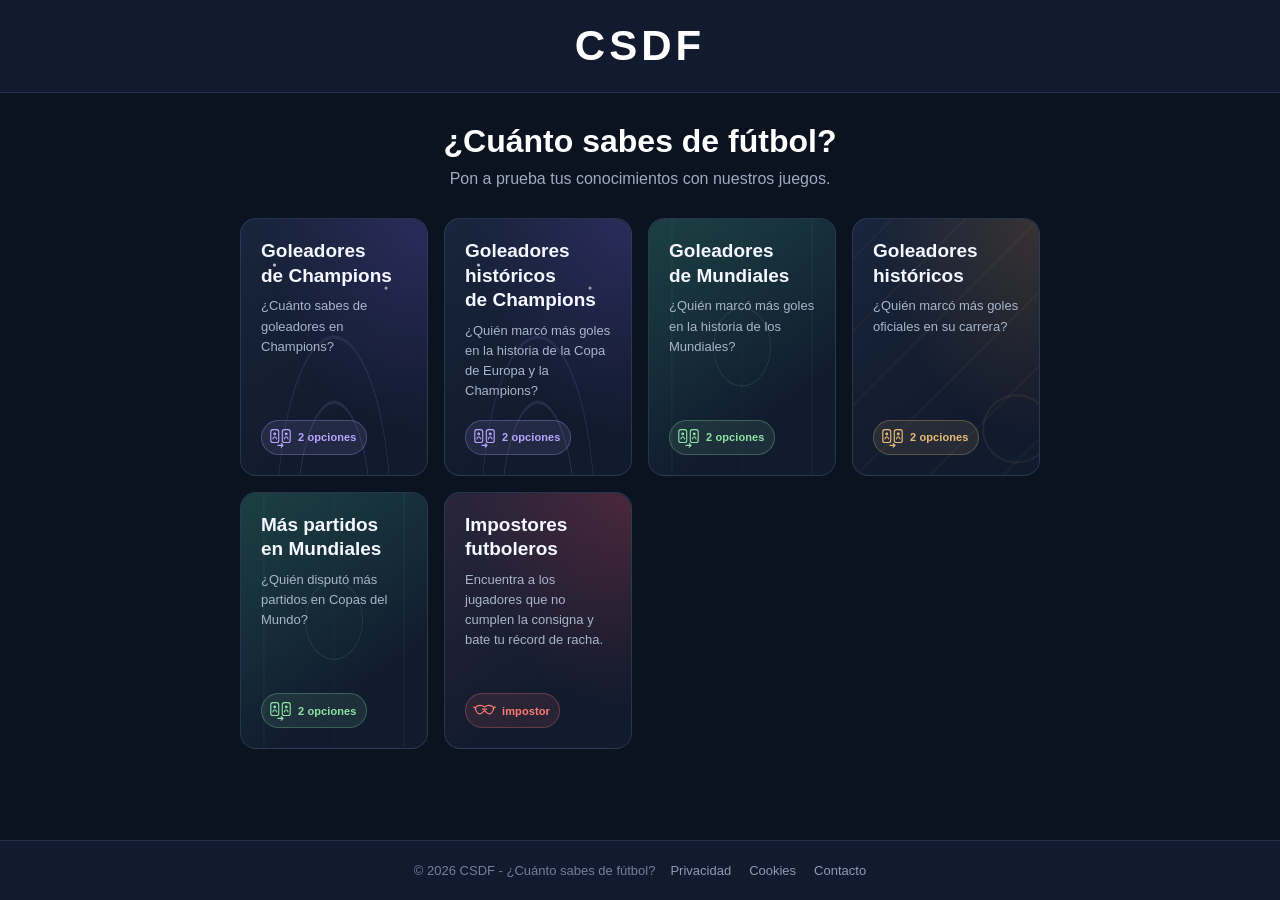
==== index.html @ 9dae2707 "Cada juego su index" ====
<!DOCTYPE html>
<html lang="es">
<head>
    <meta charset="UTF-8">
    <meta name="viewport" content="width=device-width, initial-scale=1.0">

    <title>CSDF | Juegos y quizzes de fútbol</title>

    <meta
        name="description"
        content="¿Cuánto sabes de fútbol? Juega gratis a quizzes de fútbol, compara goleadores de Champions League y Mundiales y demuestra tus conocimientos."
    >

    <meta name="robots" content="index, follow">

    <meta name="theme-color" content="#ffffff">

    <link rel="canonical" href="https://cuantosabesdefutbol.com/">

    <link rel="stylesheet" href="css/estilos.css">
    <link rel="stylesheet" href="css/juegos/quienMarcoMasChampions.css">
    <link rel="stylesheet" href="css/juegos/impostoresFutboleros.css">
</head>

<body>

    <!-- CABECERA -->
    <header class="cabecera">
        <a id="logo" class="logo" href="/" aria-label="Volver al inicio">
            CSDF
        </a>
    </header>


    <!-- CONTENIDO PRINCIPAL -->
    <main class="layout">

        <!-- PUBLICIDAD IZQUIERDA -->
        <aside class="zona-publicidad publicidad-izquierda">
            <div class="publicidad-placeholder">
                
            </div>
        </aside>


        <!-- CONTENIDO CENTRAL -->
        <section id="contenido" class="contenido">

            <div class="menu-principal">
                <h1 class="titulo-principal">¿Cuánto sabes de fútbol?</h1>
                <p class="subtitulo-principal">
                    Pon a prueba tus conocimientos con nuestros juegos.
                </p>

                <nav class="lista-juegos" aria-label="Juegos de fútbol">
                    <a class="juego-opcion tema-champions" href="/juegos/quien-marco-mas-champions/">
                        <span class="juego-card-titulo">Goleadores de Champions</span>
                        <span class="juego-card-descripcion">¿Cuánto sabes de goleadores en Champions?</span>
                    </a>
                    <a class="juego-opcion tema-champions" href="/juegos/quien-marco-mas-champions-historico/">
                        <span class="juego-card-titulo">Goleadores históricos de Champions</span>
                        <span class="juego-card-descripcion">¿Quién marcó más goles en la historia de la Copa de Europa y la Champions?</span>
                    </a>
                    <a class="juego-opcion tema-mundial" href="/juegos/quien-marco-mas-mundial/">
                        <span class="juego-card-titulo">Goleadores de Mundiales</span>
                        <span class="juego-card-descripcion">¿Quién marcó más goles en la historia de los Mundiales?</span>
                    </a>
                    <a class="juego-opcion tema-historico" href="/juegos/quien-marco-mas-carrera/">
                        <span class="juego-card-titulo">Goleadores históricos</span>
                        <span class="juego-card-descripcion">¿Quién marcó más goles oficiales en su carrera?</span>
                    </a>
                    <a class="juego-opcion tema-mundial" href="/juegos/quien-jugo-mas-mundial/">
                        <span class="juego-card-titulo">Más partidos en Mundiales</span>
                        <span class="juego-card-descripcion">¿Quién disputó más partidos en Copas del Mundo?</span>
                    </a>
                    <a class="juego-opcion tema-impostores" href="/juegos/impostores-futboleros/">
                        <span class="juego-card-titulo">Impostores futboleros</span>
                        <span class="juego-card-descripcion">Encuentra a los jugadores que no cumplen la consigna y bate tu récord de racha.</span>
                    </a>
                </nav>
            </div>

        </section>


        <!-- PUBLICIDAD DERECHA -->
        <aside class="zona-publicidad publicidad-derecha">
            <div class="publicidad-placeholder">
                
            </div>
        </aside>

    </main>


    <!-- PIE DE PÁGINA -->
    <footer class="footer">

        <p>
            © <span id="anio"></span> CSDF - ¿Cuánto sabes de fútbol?
        </p>

        <nav class="footer-enlaces">
            <a href="#" id="enlace-privacidad">Privacidad</a>
            <a href="#" id="enlace-cookies">Cookies</a>
            <a href="contacto.html">Contacto</a>
        </nav>

    </footer>

    <script src="js/juegos/quienMarcoMasChampions.js"></script>
    <script src="js/juegos/quienMarcoMasChampionsHistorico.js"></script>
    <script src="js/juegos/quienMarcoMasMundial.js"></script>
    <script src="js/juegos/quienMarcoMasCarrera.js"></script>
    <script src="js/juegos/quienJugoMasMundial.js"></script>
    <script src="js/juegos/impostoresFutboleros.js"></script>

    <script src="js/app.js"></script>
    
    </body>
</html>
---- css/estilos.css ----
/* =========================================================
   RESET
========================================================= */

* {
    box-sizing: border-box;
    margin: 0;
    padding: 0;
}

html {
    min-height: 100%;
}

body {
    min-height: 100vh;

    display: flex;
    flex-direction: column;

    font-family: Arial, Helvetica, sans-serif;

    background: #0b1220;
    color: #ffffff;
}


/* =========================================================
   CABECERA
========================================================= */

.cabecera {
    width: 100%;

    display: flex;
    justify-content: center;
    align-items: center;

    padding: 22px 20px;

    background: #111a2e;

    border-bottom: 1px solid #24314a;
}

/* Logo CSDF: sin subrayado */
.cabecera .logo,
.cabecera .logo:hover,
.cabecera .logo:focus,
.cabecera .logo:active {
    text-decoration: none;
}

.logo {
    border: none;
    background: transparent;

    color: #ffffff;

    font-size: 42px;
    font-weight: 900;
    letter-spacing: 4px;

    cursor: pointer;

    transition:
        transform 0.2s ease,
        color 0.2s ease;
}

.logo:hover {
    color: #39d9ff;
    transform: scale(1.04);
}


/* =========================================================
   LAYOUT PRINCIPAL
========================================================= */

.layout {
    width: 100%;
    max-width: 1500px;

    flex: 1;

    margin: 0 auto;

    display: grid;

    grid-template-columns:
        minmax(140px, 1fr)
        minmax(320px, 800px)
        minmax(140px, 1fr);

    gap: 25px;

    padding: 30px 20px;
}


/* =========================================================
   CONTENIDO CENTRAL
========================================================= */

.contenido {
    width: 100%;
}


/* =========================================================
   MENU PRINCIPAL
========================================================= */

.menu-principal {
    width: 100%;
}

.titulo-principal {
    margin-bottom: 10px;

    text-align: center;

    font-size: 32px;
    font-weight: 800;
}

.subtitulo-principal {
    margin-bottom: 30px;

    text-align: center;

    color: #9eabc1;

    font-size: 16px;
}


.lista-juegos {
    display: grid;
    grid-template-columns: repeat(2, 1fr);
    grid-auto-rows: 1fr;
    align-items: stretch;
    gap: 16px;
}

/* Pantallas medianas */
@media (min-width: 900px) {
    .lista-juegos {
        grid-template-columns: repeat(3, 1fr);
    }
}

/* Pantallas grandes */
@media (min-width: 1200px) {
    .lista-juegos {
        grid-template-columns: repeat(4, 1fr);
    }
}


/* =========================================================
   TARJETAS DE JUEGO
========================================================= */

.juego-opcion {
    --card-accent: #39d9ff;

    width: 100%;
    height: 100%;
    box-sizing: border-box;

    min-height: 220px;
    padding: 20px;

    position: relative;
    isolation: isolate;
    overflow: hidden;

    display: flex;
    flex-direction: column;
    align-items: stretch;

    text-align: left;
    text-decoration: none;

    border: 1px solid rgba(115, 146, 190, 0.22);
    border-radius: 16px;

    background: linear-gradient(145deg, #18253c, #111b2e 72%);

    color: #ffffff;

    cursor: pointer;

    transition:
        transform 0.22s ease,
        border-color 0.22s ease,
        box-shadow 0.22s ease,
        background-color 0.22s ease;
}

.juego-opcion::before,
.carrusel-item::before {
    position: absolute;
    z-index: -1;
    inset: 0;

    border-radius: inherit;

    content: "";
    pointer-events: none;
}

.juego-opcion.tema-champions,
.carrusel-item.tema-champions {
    --card-accent: #b9a5ff;
}

.juego-opcion.tema-champions::before,
.carrusel-item.tema-champions::before {
    background:
        radial-gradient(ellipse at 50% 120%, transparent 0 28%, rgba(185, 165, 255, 0.13) 28.3% 28.7%, transparent 29% 43%, rgba(185, 165, 255, 0.1) 43.3% 43.7%, transparent 44%),
        radial-gradient(circle at 18% 18%, rgba(255, 255, 255, 0.7) 0 1px, transparent 2px),
        radial-gradient(circle at 78% 27%, rgba(255, 255, 255, 0.55) 0 1px, transparent 2px),
        radial-gradient(ellipse at 100% 0, rgba(101, 76, 190, 0.28), transparent 62%);
}

.juego-opcion.tema-mundial,
.carrusel-item.tema-mundial {
    --card-accent: #8de2a4;
}

.juego-opcion.tema-mundial::before,
.carrusel-item.tema-mundial::before {
    background:
        linear-gradient(90deg, transparent 49.7%, rgba(141, 226, 164, 0.1) 49.9% 50.1%, transparent 50.3%),
        radial-gradient(ellipse at 50% 50%, transparent 0 21%, rgba(141, 226, 164, 0.1) 21.3% 21.7%, transparent 22%),
        linear-gradient(90deg, transparent 12%, rgba(141, 226, 164, 0.08) 12.2% 12.5%, transparent 12.7% 87.3%, rgba(141, 226, 164, 0.08) 87.5% 87.8%, transparent 88%),
        linear-gradient(145deg, rgba(34, 114, 82, 0.35), transparent 75%);
}

.juego-opcion.tema-historico,
.carrusel-item.tema-historico {
    --card-accent: #e8bd78;
}

.juego-opcion.tema-historico::before,
.carrusel-item.tema-historico::before {
    background:
        repeating-linear-gradient(135deg, transparent 0 26px, rgba(232, 189, 120, 0.045) 27px 28px, transparent 29px 52px),
        radial-gradient(ellipse at 100% 0, rgba(170, 111, 47, 0.24), transparent 62%),
        radial-gradient(circle at 88% 82%, transparent 0 32px, rgba(232, 189, 120, 0.08) 33px 34px, transparent 35px);
}

.juego-opcion.tema-impostores,
.carrusel-item.tema-impostores {
    --card-accent: #ff7b72;
}

.juego-opcion.tema-impostores::before,
.carrusel-item.tema-impostores::before {
    background:
        radial-gradient(ellipse at 100% 0, rgba(190, 57, 75, 0.28), transparent 62%),
        linear-gradient(145deg, rgba(107, 38, 56, 0.22), transparent 75%);
}

.juego-opcion:hover {
    transform: translateY(-4px);
    border-color: var(--card-accent);
    box-shadow:
        0 16px 32px rgba(0, 0, 0, 0.24),
        0 0 0 1px color-mix(in srgb, var(--card-accent) 18%, transparent);
}

.juego-opcion:active {
    transform: translateY(0);
}

.juego-opcion:focus-visible,
.carrusel-item:focus-visible {
    outline: 3px solid #39d9ff;
    outline-offset: 3px;
}

.juego-card-pie {
    margin-top: auto;
    padding-top: 18px;
    display: flex;
    align-items: center;
    justify-content: space-between;
    gap: 8px;
}

.modo-juego {
    min-height: 32px;
    padding: 5px 9px 5px 7px;

    display: inline-flex;
    align-items: center;
    gap: 6px;

    border: 1px solid color-mix(in srgb, var(--card-accent) 28%, transparent);
    border-radius: 999px;
    background: color-mix(in srgb, var(--card-accent) 10%, transparent);

    color: var(--card-accent);
    font-size: 11px;
    font-weight: 700;
    letter-spacing: 0.01em;
    white-space: nowrap;
}

.modo-juego-icono {
    width: 23px;
    height: 23px;

    fill: none;
    stroke: currentColor;
    stroke-linecap: round;
    stroke-linejoin: round;
    stroke-width: 1.6;
}

.modo-juego-icono circle {
    fill: currentColor;
    stroke: none;
}

.racha-juego {
    padding: 5px 9px;

    display: inline-flex;
    align-items: center;
    gap: 5px;

    border: 1px solid rgba(255, 179, 71, 0.2);
    border-radius: 999px;
    background: rgba(255, 179, 71, 0.08);

    color: #ffd18a;
    font-size: 12px;
    font-weight: 700;
}

.juego-card-titulo {
    width: 100%;
    margin: 0 0 8px;

    color: #f5f8ff;
    font-size: 19px;
    font-weight: 750;
    line-height: 1.3;
    text-wrap: balance;
}

.juego-card-descripcion {
    display: block;
    color: #a8b5ca;
    font-size: 13px;
    line-height: 1.55;
}


/* =========================================================
   VISTA DE JUEGO
========================================================= */

.vista-juego {
    width: 100%;
}

.cabecera-juego {
    margin-bottom: 25px;

    text-align: center;
}

.cabecera-juego h1 {
    margin-bottom: 8px;

    font-size: 30px;
}

.cabecera-juego p {
    color: #9eabc1;
}

.introduccion-juego {
    margin: 0 auto 26px;
    max-width: 760px;
    color: #b7c3d6;
    font-size: 15px;
    line-height: 1.7;
}

.introduccion-juego h2 {
    margin-bottom: 8px;
    color: #ffffff;
    font-size: 19px;
}

.juegos-relacionados {
    margin-top: 30px;
    padding: 20px;
    border: 1px solid #2b3b58;
    border-radius: 12px;
    background: #111a2e;
}

.juegos-relacionados h2 {
    margin-bottom: 12px;
    font-size: 18px;
}

.juegos-relacionados ul {
    display: flex;
    flex-wrap: wrap;
    gap: 10px 18px;
    list-style: none;
}

.juegos-relacionados a {
    color: #8de2f5;
    line-height: 1.6;
    text-decoration: none;
}

.juegos-relacionados a:hover,
.juegos-relacionados a:focus-visible {
    color: #ffffff;
    text-decoration: underline;
}


/* =========================================================
   CONTENEDOR DEL JUEGO
========================================================= */

.contenedor-juego {
    width: 100%;

    min-height: 400px;

    padding: 30px;

    display: flex;
    flex-direction: column;
    justify-content: center;
    align-items: center;

    text-align: center;

    background: #151f34;

    border: 1px solid #2b3b58;
    border-radius: 12px;
}


/* =========================================================
   BOTONES
========================================================= */

.boton {
    padding: 12px 24px;

    border: none;
    border-radius: 8px;

    background: #39d9ff;
    color: #07111f;

    font-size: 15px;
    font-weight: 700;

    cursor: pointer;

    transition:
        transform 0.2s ease,
        opacity 0.2s ease;
}

.boton:hover {
    transform: translateY(-1px);
    opacity: 0.9;
}


/* =========================================================
   CARRUSEL DE OTROS JUEGOS
========================================================= */

.otros-juegos {
    margin-top: 35px;
}

.otros-juegos h2 {
    margin-bottom: 15px;

    font-size: 20px;
}

.carrusel-contenedor {
    display: flex;
    align-items: center;
    gap: 10px;
}

.carrusel-ventana {
    --elementos-visibles: 3;

    flex: 1;
    min-width: 0;
    overflow: hidden;
}

.carrusel {
    display: flex;
    width: 100%;
    gap: 12px;
    transition: transform 0.35s ease;
}

.carrusel-item {
    --card-accent: #39d9ff;

    flex: 0 0 calc(
        (100% - (var(--elementos-visibles) - 1) * 12px) /
        var(--elementos-visibles)
    );

    box-sizing: border-box;
    min-height: 190px;

    padding: 16px;

    position: relative;
    isolation: isolate;
    overflow: hidden;

    display: flex;
    flex-direction: column;
    align-items: stretch;

    text-align: left;
    text-decoration: none;

    background: linear-gradient(145deg, #18253c, #111b2e 72%);

    border: 1px solid rgba(115, 146, 190, 0.22);
    border-radius: 14px;

    color: #ffffff;

    cursor: pointer;

    transition:
        transform 0.22s ease,
        border-color 0.22s ease,
        box-shadow 0.22s ease;
}

.carrusel-control {
    flex: 0 0 38px;
    width: 38px;
    height: 38px;

    display: grid;
    place-items: center;

    background: #151f34;
    border: 1px solid #2b3b58;
    border-radius: 50%;

    color: #ffffff;
    font-size: 16px;

    cursor: pointer;
    transition:
        background 0.2s ease,
        border-color 0.2s ease,
        opacity 0.2s ease;
}

.carrusel-control:not(:disabled):hover {
    background: #1a2944;
    border-color: #39d9ff;
}

.carrusel-control:disabled {
    opacity: 0.35;
    cursor: default;
}

.carrusel-item:hover {
    transform: translateY(-3px);
    border-color: var(--card-accent);
    box-shadow: 0 12px 24px rgba(0, 0, 0, 0.2);
}

@media (max-width: 900px) {
    .carrusel-ventana {
        --elementos-visibles: 2;
    }
}

@media (max-width: 600px) {
    .carrusel-ventana {
        --elementos-visibles: 1;
    }
}


/* =========================================================
   FOOTER
========================================================= */

.footer {
    width: 100%;

    padding: 22px 20px;

    display: flex;
    justify-content: center;
    align-items: center;
    flex-wrap: wrap;

    gap: 15px;

    background: #111a2e;

    border-top: 1px solid #24314a;

    color: #71809a;

    font-size: 13px;
}

.footer-enlaces {
    display: flex;

    gap: 18px;
}

.footer a {
    color: #8d9bb2;

    text-decoration: none;

    transition: color 0.2s ease;
}

.footer a:hover {
    color: #39d9ff;
}


/* =========================================================
   RESPONSIVE - TABLET
========================================================= */

@media (max-width: 900px) {

    .layout {
        grid-template-columns: minmax(0, 1fr);
    }

    .contenido {
        max-width: 700px;
        min-width: 0;
        margin: 0 auto;
    }

}


/* =========================================================
   RESPONSIVE - MOVIL
========================================================= */

@media (max-width: 600px) {

    .cabecera {
        padding: 16px;
    }

    .logo {
        font-size: 34px;
    }

    .layout {
        padding: 20px 14px;
    }

    .titulo-principal {
        font-size: 26px;
    }

    .subtitulo-principal {
        font-size: 14px;
    }

    .juego-opcion {
        min-height: 205px;
        padding: 15px;
    }

    .juego-card-titulo {
        font-size: 16px;
    }

    .juego-card-descripcion {
        font-size: 12px;
    }

    .modo-juego {
        gap: 4px;
        padding-right: 7px;
        font-size: 10px;
    }

    .contenedor-juego {
        min-height: 350px;
        padding: 20px;
    }

    .footer {
        flex-direction: column;

        text-align: center;
    }

}
---- css/juegos/quienMarcoMasChampions.css ----
/* ======================================================
   ¿QUIÉN MARCÓ MÁS? - CHAMPIONS
   ====================================================== */

.juego-goleadores-champions {
    width: 100%;
    max-width: 1100px;
    margin: 0 auto;
}


/* ======================================================
   CABECERA
   ====================================================== */

.cabecera-partida {
    display: flex;
    justify-content: space-between;
    align-items: center;
    gap: 20px;
    margin-bottom: 25px;
}

.temporada {
    font-size: 1.2rem;
    font-weight: bold;
}

.puntuacion {
    font-weight: bold;
}


/* ======================================================
   PREGUNTA
   ====================================================== */

.pregunta {
    text-align: center;
    margin-bottom: 30px;
}

.pregunta h2 {
    margin: 0;
}


/* ======================================================
   JUGADORES
   ====================================================== */

.jugadores {
    display: flex;
    align-items: center;
    justify-content: center;
    gap: 30px;
    width: 100%;
}


/* ======================================================
   TARJETA DEL JUGADOR
   ====================================================== */

.tarjeta-jugador {
    width: 300px;
    max-width: 100%;

    min-height: 380px;

    display: flex;
    flex-direction: column;
    align-items: center;
    justify-content: flex-start;

    padding: 20px;

    box-sizing: border-box;

    border-radius: 15px;

    cursor: pointer;

    transition:
        transform 0.2s ease,
        box-shadow 0.2s ease,
        opacity 0.2s ease;
}


/* Efecto al pasar el ratón */

.tarjeta-jugador:hover {
    transform: translateY(-5px);
}


/* ======================================================
   IMÁGENES
   ====================================================== */

.imagen-jugador {
    display: block;

    width: 100%;
    max-width: 220px;

    height: 260px;
    max-height: 260px;

    object-fit: cover;

    border-radius: 12px;

    margin-bottom: 15px;
}


/* ======================================================
   NOMBRE
   ====================================================== */

.tarjeta-jugador h3 {
    margin: 5px 0 10px;

    text-align: center;

    font-size: 1.3rem;
}


/* ======================================================
   GOLES
   ====================================================== */

.goles-jugador {
    font-size: 1.1rem;
    font-weight: bold;
}


/* ======================================================
   VS
   ====================================================== */

.vs {
    flex: 0 0 auto;

    font-size: 2rem;
    font-weight: bold;

    user-select: none;
}


/* ======================================================
   ESTADOS DE RESPUESTA
   ====================================================== */

.tarjeta-jugador.correcta {
    box-shadow: 0 0 0 4px #2ecc71;
}

.tarjeta-jugador.incorrecta {
    opacity: 0.6;
}

.tarjeta-jugador.empate {
    box-shadow: 0 0 0 4px #f1c40f;
}

.tarjeta-jugador.desactivada {
    cursor: default;
}

.tarjeta-jugador.desactivada:hover {
    transform: none;
}


/* ======================================================
   RESULTADO
   ====================================================== */

.resultado {
    text-align: center;
    margin-top: 30px;
}

.resultado h3 {
    margin-bottom: 10px;
}

.resultado p {
    margin-bottom: 20px;
}


/* ======================================================
   BOTONES
   ====================================================== */

.boton-siguiente,
.boton-pasar {
    cursor: pointer;
    padding: 10px 20px;

    border: none;
    border-radius: 8px;

    font-size: 1rem;
}

.boton-pasar {
    display: block;

    margin: 30px auto 0;
}


/* ======================================================
   MÓVIL
   ====================================================== */

@media (max-width: 700px) {

    .cabecera-partida {
        flex-direction: column;
        gap: 10px;
    }


    .jugadores {
        flex-direction: column;
        gap: 15px;
    }


    .vs {
        font-size: 1.5rem;
    }


    .tarjeta-jugador {
        width: min(300px, 100%);
        min-height: auto;
    }


    .imagen-jugador {
        width: 100%;

        max-width: 200px;

        height: 220px;
        max-height: 220px;
    }
}
---- css/juegos/impostoresFutboleros.css ----
.juego-impostores {
    width: 100%;
}

.impostores-cabecera {
    width: 100%;
    margin-bottom: 24px;

    display: flex;
    justify-content: space-between;
    align-items: center;
    gap: 16px;

    color: #ffd18a;
    font-weight: 700;
}

.impostores-consigna {
    margin-bottom: 24px;
}

.impostores-consigna h2 {
    margin-bottom: 8px;
    font-size: 1.45rem;
}

.impostores-consigna p {
    color: #9eabc1;
}

.impostores-jugadores {
    width: 100%;
    display: grid;
    grid-template-columns: repeat(5, minmax(0, 1fr));
    gap: 12px;
}

.impostor-jugador {
    min-width: 0;
    padding: 12px;

    display: flex;
    flex-direction: column;
    align-items: center;
    gap: 10px;

    border: 2px solid #2b3b58;
    border-radius: 12px;
    background: #111a2e;
    color: #fff;
    cursor: pointer;

    transition: border-color 0.2s ease, background 0.2s ease, transform 0.2s ease;
}

.impostor-jugador:hover:not(:disabled) {
    transform: translateY(-3px);
    border-color: #ff7b72;
}

.impostor-jugador:focus-visible,
.impostores-confirmar:focus-visible,
.impostores-siguiente:focus-visible {
    outline: 3px solid #39d9ff;
    outline-offset: 3px;
}

.impostor-jugador[aria-pressed="true"] {
    border-color: #ff7b72;
    background: #392333;
}

.impostor-jugador.es-impostor {
    border-color: #ff625e;
    background: rgba(190, 57, 75, 0.32);
}

.impostor-jugador.cumple-consigna {
    border-color: #39c98a;
    background: rgba(35, 150, 98, 0.24);
}

.impostor-jugador img {
    width: 100%;
    aspect-ratio: 1;
    object-fit: cover;
    border-radius: 8px;
}

.impostor-jugador strong {
    font-size: 0.9rem;
    line-height: 1.3;
    overflow-wrap: anywhere;
}

.impostores-acciones {
    margin-top: 24px;
    display: flex;
    flex-direction: column;
    align-items: center;
    gap: 14px;
}

.impostores-resultado {
    color: #a8b5ca;
    min-height: 1.4em;
}

.impostores-confirmar,
.impostores-siguiente {
    padding: 12px 24px;
    border: 0;
    border-radius: 8px;
    background: #39d9ff;
    color: #07111f;
    font-size: 15px;
    font-weight: 700;
    cursor: pointer;
}

.impostores-siguiente {
    background: #ffffff;
    color: #07111f;
}

.impostores-confirmar:disabled {
    opacity: 0.55;
    cursor: default;
}

@media (max-width: 700px) {
    .impostores-jugadores {
        grid-template-columns: repeat(2, minmax(0, 1fr));
    }

    .impostores-jugadores .impostor-jugador:last-child {
        grid-column: 1 / -1;
        width: calc(50% - 6px);
        justify-self: center;
    }

    .impostor-jugador img {
        max-width: 150px;
    }
}
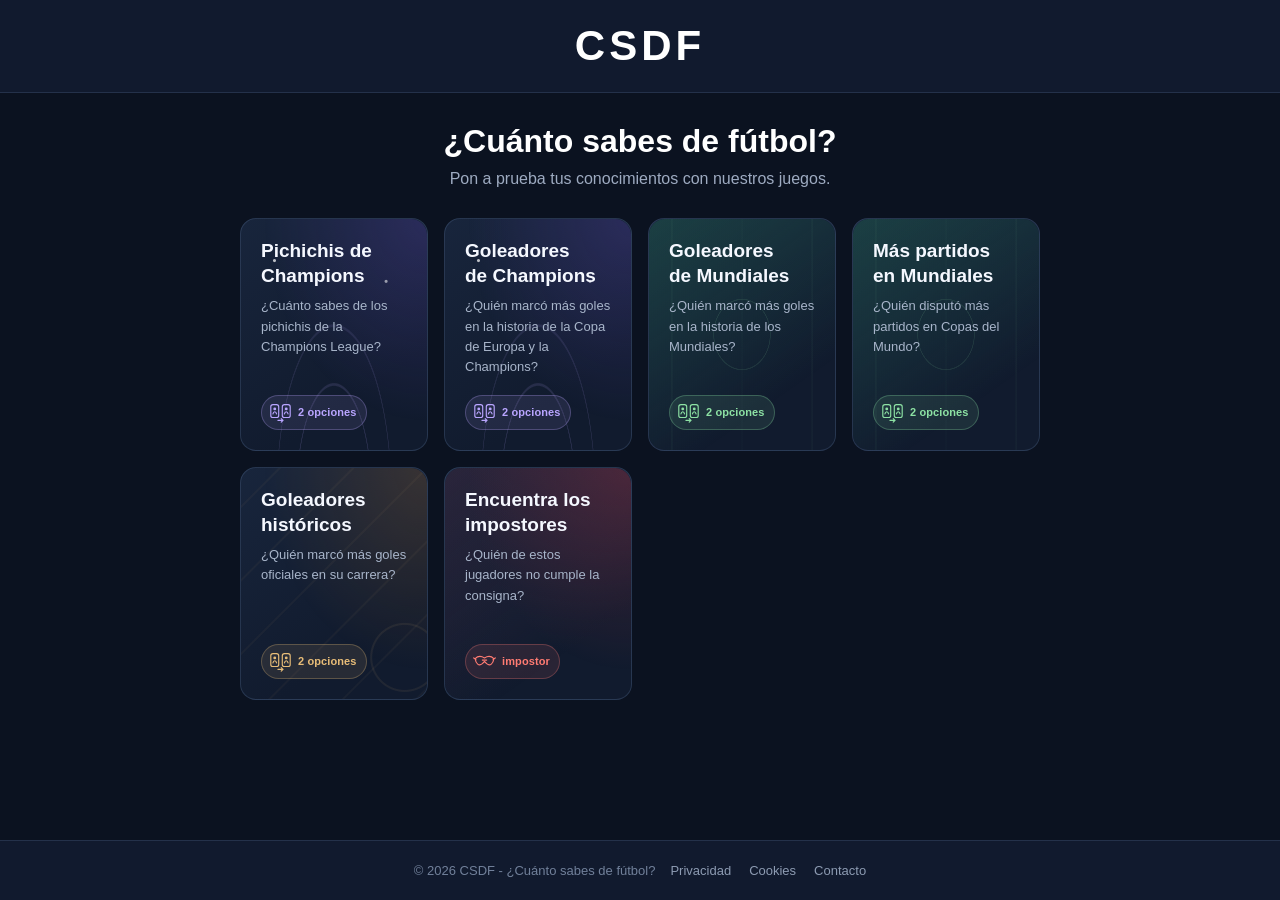
==== commit dc46fe83: "Cambios estéticos menores y pequeñas funcionalidades" ====
--- a/index.html
+++ b/index.html
@@ -58,7 +58,7 @@
                         <span class="juego-card-descripcion">¿Cuánto sabes de goleadores en Champions?</span>
                     </a>
                     <a class="juego-opcion tema-champions" href="/juegos/quien-marco-mas-champions-historico/">
-                        <span class="juego-card-titulo">Goleadores históricos de Champions</span>
+                        <span class="juego-card-titulo">Goleadores de Champions</span>
                         <span class="juego-card-descripcion">¿Quién marcó más goles en la historia de la Copa de Europa y la Champions?</span>
                     </a>
                     <a class="juego-opcion tema-mundial" href="/juegos/quien-marco-mas-mundial/">
@@ -74,8 +74,8 @@
                         <span class="juego-card-descripcion">¿Quién disputó más partidos en Copas del Mundo?</span>
                     </a>
                     <a class="juego-opcion tema-impostores" href="/juegos/impostores-futboleros/">
-                        <span class="juego-card-titulo">Impostores futboleros</span>
-                        <span class="juego-card-descripcion">Encuentra a los jugadores que no cumplen la consigna y bate tu récord de racha.</span>
+                        <span class="juego-card-titulo">Impostores</span>
+                        <span class="juego-card-descripcion">¿Quién de estos jugadores no cumple la consigna?</span>
                     </a>
                 </nav>
             </div>
--- a/css/estilos.css
+++ b/css/estilos.css
@@ -386,20 +386,6 @@
     color: #9eabc1;
 }
 
-.introduccion-juego {
-    margin: 0 auto 26px;
-    max-width: 760px;
-    color: #b7c3d6;
-    font-size: 15px;
-    line-height: 1.7;
-}
-
-.introduccion-juego h2 {
-    margin-bottom: 8px;
-    color: #ffffff;
-    font-size: 19px;
-}
-
 .juegos-relacionados {
     margin-top: 30px;
     padding: 20px;
@@ -676,6 +662,103 @@
 
 
 /* =========================================================
+   DIÁLOGO DE NORMAS
+========================================================= */
+
+.dialogo-normas-juego {
+    width: min(520px, calc(100% - 32px));
+    max-width: 520px;
+    max-height: 85vh;
+    overflow-y: auto;
+    margin: auto;
+    padding: 32px;
+    border: none;
+    border-radius: 18px;
+    background: #ffffff;
+    color: #172033;
+    box-shadow: 0 20px 60px rgba(0, 0, 0, 0.3);
+    font-family: Arial, Helvetica, sans-serif;
+}
+
+.dialogo-normas-juego::backdrop {
+    background: rgba(5, 12, 24, 0.78);
+    backdrop-filter: blur(4px);
+}
+
+.dialogo-normas-icono {
+    margin-bottom: 12px;
+    text-align: center;
+    font-size: 2.5rem;
+}
+
+.dialogo-normas-juego h2 {
+    margin-bottom: 12px;
+    text-align: center;
+    font-size: 1.6rem;
+}
+
+.dialogo-normas-juego > p {
+    margin-bottom: 16px;
+    color: #475569;
+    line-height: 1.5;
+}
+
+.dialogo-normas-juego ul {
+    margin: 0 0 16px;
+    padding-left: 22px;
+}
+
+.dialogo-normas-juego li {
+    margin-bottom: 10px;
+    line-height: 1.5;
+}
+
+.dialogo-normas-juego li strong {
+    color: #172033;
+}
+
+.dialogo-normas-juego .dialogo-normas-nota {
+    color: #64748b;
+    font-size: 0.9rem;
+}
+
+.dialogo-normas-empezar {
+    display: block;
+    width: 100%;
+    margin-top: 24px;
+    padding: 14px 20px;
+    border: none;
+    border-radius: 10px;
+    background: #1677ff;
+    color: #ffffff;
+    font-size: 1.05rem;
+    font-weight: 700;
+    cursor: pointer;
+    transition: background 0.2s, transform 0.2s;
+}
+
+.dialogo-normas-empezar:hover {
+    background: #095dcc;
+    transform: translateY(-2px);
+}
+
+.dialogo-normas-empezar:focus-visible {
+    outline: 3px solid #39d9ff;
+    outline-offset: 3px;
+}
+
+@media (max-width: 480px) {
+    .dialogo-normas-juego {
+        padding: 24px 20px;
+    }
+
+    .dialogo-normas-juego h2 {
+        font-size: 1.4rem;
+    }
+}
+
+
+/* =========================================================
    RESPONSIVE - MOVIL
 ========================================================= */
 
--- a/css/juegos/quienMarcoMasChampions.css
+++ b/css/juegos/quienMarcoMasChampions.css
@@ -225,34 +225,117 @@
 @media (max-width: 700px) {
 
     .cabecera-partida {
-        flex-direction: column;
+        flex-direction: row;
+        justify-content: space-between;
         gap: 10px;
-    }
-
-
+        margin-bottom: 15px;
+    }
+
+    .temporada {
+        font-size: 0.95rem;
+    }
+
+    .puntuacion {
+        font-size: 0.9rem;
+        text-align: right;
+    }
+
+    .pregunta {
+        margin-bottom: 15px;
+    }
+
+    .pregunta h2 {
+        font-size: 1.15rem;
+    }
+
+    /* Mantener los dos jugadores en la misma fila */
     .jugadores {
-        flex-direction: column;
-        gap: 15px;
-    }
-
-
-    .vs {
-        font-size: 1.5rem;
-    }
-
-
+        flex-direction: row;
+        align-items: stretch;
+        justify-content: center;
+        gap: 8px;
+        width: 100%;
+    }
+
+    /* Tarjetas más compactas */
     .tarjeta-jugador {
-        width: min(300px, 100%);
+        flex: 1 1 0;
+        width: 0;
+        min-width: 0;
         min-height: auto;
-    }
-
-
+        padding: 10px 6px;
+        border-radius: 10px;
+    }
+
+    .tarjeta-jugador:hover {
+        transform: none;
+    }
+
+    /* Reducir imágenes para que quepan ambas tarjetas */
     .imagen-jugador {
         width: 100%;
-
-        max-width: 200px;
-
-        height: 220px;
-        max-height: 220px;
-    }
-}
+        max-width: 130px;
+        height: 135px;
+        max-height: 135px;
+        object-fit: cover;
+        border-radius: 8px;
+        margin-bottom: 8px;
+    }
+
+    .tarjeta-jugador h3 {
+        font-size: 0.95rem;
+        line-height: 1.2;
+        overflow-wrap: anywhere;
+        margin: 4px 0 8px;
+    }
+
+    .goles-jugador {
+        font-size: 0.9rem;
+        text-align: center;
+    }
+
+    /* VS más pequeño */
+    .vs {
+        flex: 0 0 auto;
+        align-self: center;
+        font-size: 1.1rem;
+    }
+
+    .resultado {
+        margin-top: 20px;
+    }
+
+    .boton-pasar {
+        margin-top: 20px;
+    }
+}
+
+/* Móviles estrechos */
+@media (max-width: 380px) {
+
+    .jugadores {
+        gap: 5px;
+    }
+
+    .tarjeta-jugador {
+        padding: 8px 4px;
+    }
+
+    .imagen-jugador {
+        max-width: 105px;
+        height: 110px;
+        max-height: 110px;
+    }
+
+    .tarjeta-jugador h3 {
+        font-size: 0.82rem;
+    }
+
+    .goles-jugador {
+        font-size: 0.8rem;
+    }
+
+    .vs {
+        font-size: 0.95rem;
+    }
+}
--- a/css/juegos/impostoresFutboleros.css
+++ b/css/juegos/impostoresFutboleros.css
@@ -53,9 +53,15 @@
     transition: border-color 0.2s ease, background 0.2s ease, transform 0.2s ease;
 }
 
-.impostor-jugador:hover:not(:disabled) {
-    transform: translateY(-3px);
-    border-color: #ff7b72;
+@media (hover: hover) and (pointer: fine) {
+    .impostor-jugador:hover:not(:disabled) {
+        transform: translateY(-3px);
+        border-color: #ff7b72;
+    }
+}
+
+.impostor-jugador:active:not(:disabled) {
+    transform: scale(0.98);
 }
 
 .impostor-jugador:focus-visible,
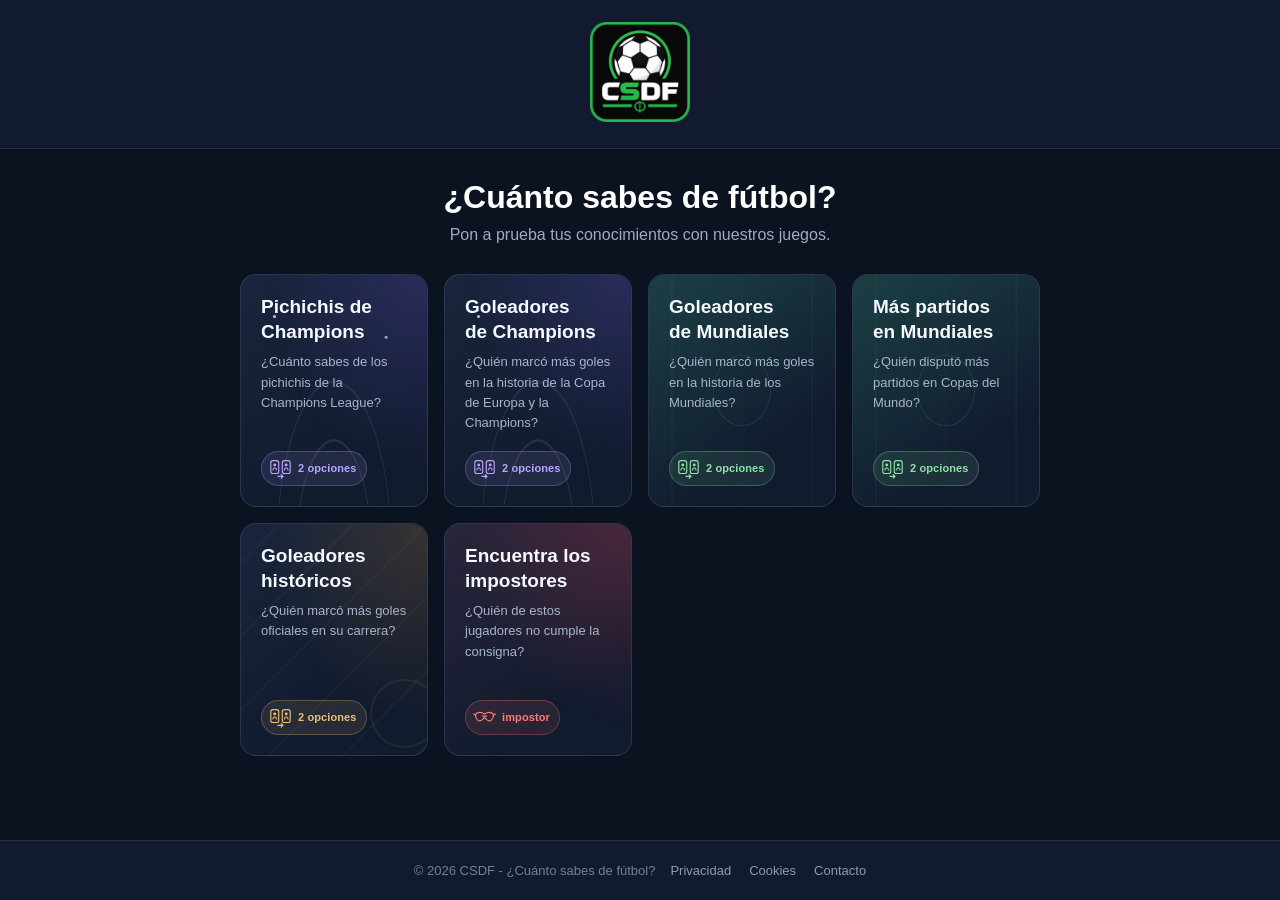
==== commit cfc5f29c: "Logo" ====
--- a/index.html
+++ b/index.html
@@ -8,28 +8,33 @@
 
     <meta
         name="description"
-        content="¿Cuánto sabes de fútbol? Juega gratis a quizzes de fútbol, compara goleadores de Champions League y Mundiales y demuestra tus conocimientos."
+        content="¿Cuánto sabes de fútbol? Juega gratis a quizzes de fútbol y demuestra tus conocimientos."
     >
 
     <meta name="robots" content="index, follow">
 
     <meta name="theme-color" content="#ffffff">
 
+    <link rel="icon" type="image/png" href="/img/iconos/logo.png">
+    <link rel="shortcut icon" type="image/png" href="/img/iconos/logo.png">
+    <link rel="apple-touch-icon" href="/img/iconos/logo.png">
+
     <link rel="canonical" href="https://cuantosabesdefutbol.com/">
 
     <link rel="stylesheet" href="css/estilos.css">
-    <link rel="stylesheet" href="css/juegos/quienMarcoMasChampions.css">
-    <link rel="stylesheet" href="css/juegos/impostoresFutboleros.css">
+    <link rel="stylesheet" href="css/juegos/juegosEleccion.css">
+    
 </head>
 
 <body>
 
     <!-- CABECERA -->
     <header class="cabecera">
-        <a id="logo" class="logo" href="/" aria-label="Volver al inicio">
-            CSDF
+        <a id="logo" class="logo" href="/" aria-label="CSDF - Volver al inicio">
+            <img src="/img/iconos/logo.png" alt="CSDF - ¿Cuánto sabes de fútbol?" class="logo-imagen">
         </a>
     </header>
+
 
 
     <!-- CONTENIDO PRINCIPAL -->
--- a/css/estilos.css
+++ b/css/estilos.css
@@ -52,17 +52,7 @@
 }
 
 .logo {
-    border: none;
-    background: transparent;
-
-    color: #ffffff;
-
-    font-size: 42px;
-    font-weight: 900;
-    letter-spacing: 4px;
-
     cursor: pointer;
-
     transition:
         transform 0.2s ease,
         color 0.2s ease;
@@ -73,6 +63,10 @@
     transform: scale(1.04);
 }
 
+.cabecera .logo img {
+    height: 100px;
+}
+
 
 /* =========================================================
    LAYOUT PRINCIPAL
@@ -89,9 +83,7 @@
     display: grid;
 
     grid-template-columns:
-        minmax(140px, 1fr)
-        minmax(320px, 800px)
-        minmax(140px, 1fr);
+        minmax(140px, 1fr) minmax(320px, 800px) minmax(140px, 1fr);
 
     gap: 25px;
 
@@ -511,10 +503,7 @@
 .carrusel-item {
     --card-accent: #39d9ff;
 
-    flex: 0 0 calc(
-        (100% - (var(--elementos-visibles) - 1) * 12px) /
-        var(--elementos-visibles)
-    );
+    flex: 0 0 calc((100% - (var(--elementos-visibles) - 1) * 12px) / var(--elementos-visibles));
 
     box-sizing: border-box;
     min-height: 190px;
@@ -664,6 +653,37 @@
 /* =========================================================
    DIÁLOGO DE NORMAS
 ========================================================= */
+
+.contenedor-juego-con-normas {
+    position: relative;
+    width: 100%;
+}
+
+.boton-normas-juego {
+    position: absolute;
+    top: 12px;
+    right: 12px;
+    z-index: 1;
+    padding: 8px 12px;
+    border: 1px solid #39d9ff;
+    border-radius: 8px;
+    background: #111a2e;
+    color: #ffffff;
+    font-size: 0.9rem;
+    font-weight: 700;
+    cursor: pointer;
+    transition: background 0.2s ease, transform 0.2s ease;
+}
+
+.boton-normas-juego:hover {
+    background: #1a2944;
+    transform: translateY(-2px);
+}
+
+.boton-normas-juego:focus-visible {
+    outline: 3px solid #39d9ff;
+    outline-offset: 3px;
+}
 
 .dialogo-normas-juego {
     width: min(520px, calc(100% - 32px));
@@ -697,7 +717,7 @@
     font-size: 1.6rem;
 }
 
-.dialogo-normas-juego > p {
+.dialogo-normas-juego>p {
     margin-bottom: 16px;
     color: #475569;
     line-height: 1.5;
@@ -768,8 +788,8 @@
         padding: 16px;
     }
 
-    .logo {
-        font-size: 34px;
+    .cabecera .logo img {
+        height: 80px;
     }
 
     .layout {
--- a/css/juegos/juegosEleccion.css
+++ b/css/juegos/juegosEleccion.css
@@ -0,0 +1,351 @@
+/* ======================================================
+   ¿QUIÉN MARCÓ MÁS? - CHAMPIONS
+   ====================================================== */
+
+.juego-goleadores-champions {
+    width: 100%;
+    max-width: 1100px;
+    margin: 0 auto;
+}
+
+
+/* ======================================================
+   CABECERA
+   ====================================================== */
+
+.cabecera-partida {
+    display: flex;
+    justify-content: space-between;
+    align-items: center;
+    gap: 20px;
+    margin-bottom: 25px;
+}
+
+.temporada {
+    font-size: 1.2rem;
+    font-weight: bold;
+}
+
+.puntuacion {
+    font-weight: bold;
+}
+
+
+/* ======================================================
+   PREGUNTA
+   ====================================================== */
+
+.pregunta {
+    text-align: center;
+    margin-bottom: 30px;
+}
+
+.pregunta h2 {
+    margin: 0;
+}
+
+
+/* ======================================================
+   JUGADORES
+   ====================================================== */
+
+.jugadores {
+    display: flex;
+    align-items: center;
+    justify-content: center;
+    gap: 30px;
+    width: 100%;
+}
+
+
+/* ======================================================
+   TARJETA DEL JUGADOR
+   ====================================================== */
+
+.tarjeta-jugador {
+    width: 300px;
+    max-width: 100%;
+
+    min-height: 380px;
+
+    display: flex;
+    flex-direction: column;
+    align-items: center;
+    justify-content: flex-start;
+
+    padding: 20px;
+
+    box-sizing: border-box;
+
+    border: 2px solid #2b3b58;
+    border-radius: 15px;
+
+    cursor: pointer;
+
+    transition:
+        transform 0.2s ease,
+        box-shadow 0.2s ease,
+        border-color 0.2s ease,
+        background-color 0.2s ease,
+        opacity 0.2s ease;
+}
+
+
+@media (hover: hover) and (pointer: fine) {
+    .tarjeta-jugador:hover:not(.desactivada) {
+        transform: translateY(-3px);
+        background-color: rgba(57, 217, 255, 0.12);
+        border-color: #39d9ff;
+        box-shadow: 0 0 0 2px #39d9ff;
+    }
+}
+
+
+/* ======================================================
+   IMÁGENES
+   ====================================================== */
+
+.imagen-jugador {
+    display: block;
+
+    width: 100%;
+    max-width: 220px;
+
+    height: 260px;
+    max-height: 260px;
+
+    object-fit: cover;
+
+    border-radius: 12px;
+
+    margin-bottom: 15px;
+    margin-top: 15px;
+}
+
+
+/* ======================================================
+   NOMBRE
+   ====================================================== */
+
+.tarjeta-jugador h3 {
+    margin: 5px 0 10px;
+
+    text-align: center;
+
+    font-size: 1.3rem;
+}
+
+
+/* ======================================================
+   GOLES
+   ====================================================== */
+
+.goles-jugador {
+    font-size: 1.1rem;
+    font-weight: bold;
+}
+
+
+/* ======================================================
+   VS
+   ====================================================== */
+
+.vs {
+    flex: 0 0 auto;
+
+    font-size: 2rem;
+    font-weight: bold;
+
+    user-select: none;
+}
+
+
+/* ======================================================
+   ESTADOS DE RESPUESTA
+   ====================================================== */
+
+.tarjeta-jugador.correcta {
+    border-color: #2ecc71;
+    box-shadow: 0 0 0 4px #2ecc71;
+}
+
+.tarjeta-jugador.incorrecta {
+    border-color: #e74c3c;
+    box-shadow: 0 0 0 4px #e74c3c;
+    background-color: rgba(231, 76, 60, 0.16);
+}
+
+.tarjeta-jugador.empate {
+    box-shadow: 0 0 0 4px #f1c40f;
+}
+
+.tarjeta-jugador.desactivada {
+    cursor: default;
+}
+
+.tarjeta-jugador.desactivada:hover {
+    transform: none;
+}
+
+
+/* ======================================================
+   RESULTADO
+   ====================================================== */
+
+.resultado {
+    text-align: center;
+    margin-top: 30px;
+}
+
+.resultado h3 {
+    margin-bottom: 10px;
+}
+
+.resultado p {
+    margin-bottom: 20px;
+}
+
+
+/* ======================================================
+   BOTONES
+   ====================================================== */
+
+.boton-siguiente,
+.boton-pasar {
+    cursor: pointer;
+    padding: 10px 20px;
+
+    border: none;
+    border-radius: 8px;
+
+    font-size: 1rem;
+}
+
+.boton-pasar {
+    display: block;
+
+    margin: 30px auto 0;
+}
+
+
+/* ======================================================
+   MÓVIL
+   ====================================================== */
+
+@media (max-width: 700px) {
+
+    .cabecera-partida {
+        flex-direction: row;
+        justify-content: space-between;
+        gap: 10px;
+        margin-bottom: 15px;
+    }
+
+    .temporada {
+        font-size: 0.95rem;
+    }
+
+    .puntuacion {
+        font-size: 0.9rem;
+        text-align: right;
+    }
+
+    .pregunta {
+        margin-bottom: 15px;
+    }
+
+    .pregunta h2 {
+        font-size: 1.15rem;
+    }
+
+    /* Mantener los dos jugadores en la misma fila */
+    .jugadores {
+        flex-direction: row;
+        align-items: stretch;
+        justify-content: center;
+        gap: 8px;
+        width: 100%;
+    }
+
+    /* Tarjetas más compactas */
+    .tarjeta-jugador {
+        flex: 1 1 0;
+        width: 0;
+        min-width: 0;
+        min-height: auto;
+        padding: 10px 6px;
+        border-radius: 10px;
+    }
+
+    .tarjeta-jugador:hover {
+        transform: none;
+    }
+
+    /* Reducir imágenes para que quepan ambas tarjetas */
+    .imagen-jugador {
+        width: 100%;
+        max-width: 130px;
+        height: 135px;
+        max-height: 135px;
+        object-fit: cover;
+        border-radius: 8px;
+        margin-bottom: 8px;
+    }
+
+    .tarjeta-jugador h3 {
+        font-size: 0.95rem;
+        line-height: 1.2;
+        overflow-wrap: anywhere;
+        margin: 4px 0 8px;
+    }
+
+    .goles-jugador {
+        font-size: 0.9rem;
+        text-align: center;
+    }
+
+    /* VS más pequeño */
+    .vs {
+        flex: 0 0 auto;
+        align-self: center;
+        font-size: 1.1rem;
+    }
+
+    .resultado {
+        margin-top: 20px;
+    }
+
+    .boton-pasar {
+        margin-top: 20px;
+    }
+}
+
+/* Móviles estrechos */
+@media (max-width: 380px) {
+
+    .jugadores {
+        gap: 5px;
+    }
+
+    .tarjeta-jugador {
+        padding: 8px 4px;
+    }
+
+    .imagen-jugador {
+        max-width: 105px;
+        height: 110px;
+        max-height: 110px;
+    }
+
+    .tarjeta-jugador h3 {
+        font-size: 0.82rem;
+    }
+
+    .goles-jugador {
+        font-size: 0.8rem;
+    }
+
+    .vs {
+        font-size: 0.95rem;
+    }
+}
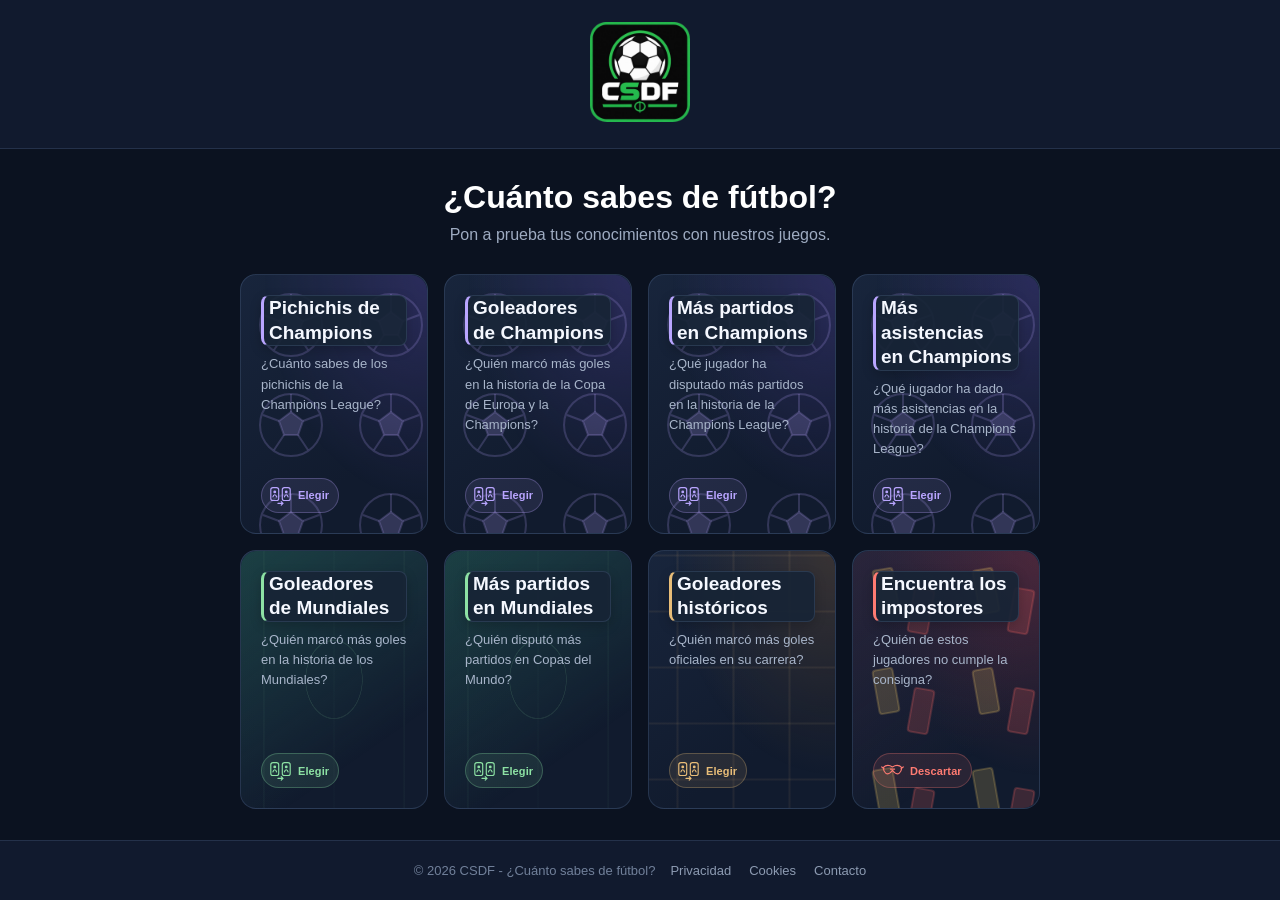
==== commit 68120b3c: "Pequeños cambios css, nuevos juegos de champions" ====
--- a/index.html
+++ b/index.html
@@ -66,6 +66,14 @@
                         <span class="juego-card-titulo">Goleadores de Champions</span>
                         <span class="juego-card-descripcion">¿Quién marcó más goles en la historia de la Copa de Europa y la Champions?</span>
                     </a>
+                    <a class="juego-opcion tema-champions" href="/juegos/quien-jugo-mas-champions/">
+                        <span class="juego-card-titulo">Más partidos en Champions</span>
+                        <span class="juego-card-descripcion">¿Quién disputó más partidos en la historia de la Champions?</span>
+                    </a>
+                    <a class="juego-opcion tema-champions" href="/juegos/quien-dio-mas-asistencias-champions/">
+                        <span class="juego-card-titulo">Más asistencias en Champions</span>
+                        <span class="juego-card-descripcion">¿Quién dio más asistencias en la historia de la Champions?</span>
+                    </a>
                     <a class="juego-opcion tema-mundial" href="/juegos/quien-marco-mas-mundial/">
                         <span class="juego-card-titulo">Goleadores de Mundiales</span>
                         <span class="juego-card-descripcion">¿Quién marcó más goles en la historia de los Mundiales?</span>
@@ -115,6 +123,7 @@
 
     <script src="js/juegos/quienMarcoMasChampions.js"></script>
     <script src="js/juegos/quienMarcoMasChampionsHistorico.js"></script>
+    <script src="js/juegos/duelosEstadisticasChampions.js"></script>
     <script src="js/juegos/quienMarcoMasMundial.js"></script>
     <script src="js/juegos/quienMarcoMasCarrera.js"></script>
     <script src="js/juegos/quienJugoMasMundial.js"></script>
--- a/css/estilos.css
+++ b/css/estilos.css
@@ -90,6 +90,20 @@
     padding: 30px 20px;
 }
 
+body[data-juego] .layout {
+    position: relative;
+    isolation: isolate;
+    background: linear-gradient(145deg, #18253c, #111b2e 72%);
+}
+
+body[data-juego] .layout::before {
+    position: absolute;
+    z-index: -1;
+    inset: 0;
+    content: "";
+    pointer-events: none;
+}
+
 
 /* =========================================================
    CONTENIDO CENTRAL
@@ -210,11 +224,21 @@
 }
 
 .juego-opcion.tema-champions::before,
+.carrusel-item.tema-champions::before,
+body[data-juego="quien-marco-mas-champions"] .layout::before,
+body[data-juego="quien-marco-mas-champions-historico"] .layout::before,
+body[data-juego="quien-jugo-mas-champions"] .layout::before,
+body[data-juego="quien-dio-mas-asistencias-champions"] .layout::before {
+    background-image:
+        url("data:image/svg+xml,%3Csvg xmlns='http://www.w3.org/2000/svg' viewBox='0 0 100 100'%3E%3Ccircle cx='50' cy='50' r='31' fill='none' stroke='%23b9a5ff' stroke-opacity='.2' stroke-width='2'/%3E%3Cpath d='m50 37 12 9-5 14H43l-5-14z' fill='%23b9a5ff' fill-opacity='.2' stroke='%23b9a5ff' stroke-opacity='.2' stroke-width='2'/%3E%3Cpath d='m50 37 0-18m12 27 16-6M57 60l10 15M43 60 33 75M38 46l-16-6' fill='none' stroke='%23b9a5ff' stroke-opacity='.2' stroke-width='2'/%3E%3C/svg%3E"),
+        radial-gradient(ellipse at 100% 0, rgba(101, 76, 190, 0.28), transparent 62%);
+    background-repeat: repeat, no-repeat;
+    background-size: 100px 100px, auto;
+}
+
 .carrusel-item.tema-champions::before {
-    background:
-        radial-gradient(ellipse at 50% 120%, transparent 0 28%, rgba(185, 165, 255, 0.13) 28.3% 28.7%, transparent 29% 43%, rgba(185, 165, 255, 0.1) 43.3% 43.7%, transparent 44%),
-        radial-gradient(circle at 18% 18%, rgba(255, 255, 255, 0.7) 0 1px, transparent 2px),
-        radial-gradient(circle at 78% 27%, rgba(255, 255, 255, 0.55) 0 1px, transparent 2px),
+    background-image:
+        url("data:image/svg+xml,%3Csvg xmlns='http://www.w3.org/2000/svg' viewBox='0 0 100 100'%3E%3Ccircle cx='50' cy='50' r='31' fill='none' stroke='%23e4dcff' stroke-opacity='.12' stroke-width='2'/%3E%3Cpath d='m50 37 12 9-5 14H43l-5-14z' fill='%23e4dcff' fill-opacity='.12' stroke='%23e4dcff' stroke-opacity='.12' stroke-width='2'/%3E%3Cpath d='m50 37 0-18m12 27 16-6M57 60l10 15M43 60 33 75M38 46l-16-6' fill='none' stroke='%23e4dcff' stroke-opacity='.12' stroke-width='2'/%3E%3C/svg%3E"),
         radial-gradient(ellipse at 100% 0, rgba(101, 76, 190, 0.28), transparent 62%);
 }
 
@@ -224,7 +248,9 @@
 }
 
 .juego-opcion.tema-mundial::before,
-.carrusel-item.tema-mundial::before {
+.carrusel-item.tema-mundial::before,
+body[data-juego="quien-marco-mas-mundial"] .layout::before,
+body[data-juego="quien-jugo-mas-mundial"] .layout::before {
     background:
         linear-gradient(90deg, transparent 49.7%, rgba(141, 226, 164, 0.1) 49.9% 50.1%, transparent 50.3%),
         radial-gradient(ellipse at 50% 50%, transparent 0 21%, rgba(141, 226, 164, 0.1) 21.3% 21.7%, transparent 22%),
@@ -238,11 +264,12 @@
 }
 
 .juego-opcion.tema-historico::before,
-.carrusel-item.tema-historico::before {
+.carrusel-item.tema-historico::before,
+body[data-juego="quien-marco-mas-carrera"] .layout::before {
     background:
-        repeating-linear-gradient(135deg, transparent 0 26px, rgba(232, 189, 120, 0.045) 27px 28px, transparent 29px 52px),
-        radial-gradient(ellipse at 100% 0, rgba(170, 111, 47, 0.24), transparent 62%),
-        radial-gradient(circle at 88% 82%, transparent 0 32px, rgba(232, 189, 120, 0.08) 33px 34px, transparent 35px);
+        repeating-linear-gradient(0deg, transparent 0 27px, rgba(232, 189, 120, 0.08) 28px 29px, transparent 30px 56px),
+        repeating-linear-gradient(90deg, transparent 0 27px, rgba(232, 189, 120, 0.08) 28px 29px, transparent 30px 56px),
+        radial-gradient(ellipse at 100% 0, rgba(170, 111, 47, 0.24), transparent 62%);
 }
 
 .juego-opcion.tema-impostores,
@@ -251,10 +278,14 @@
 }
 
 .juego-opcion.tema-impostores::before,
-.carrusel-item.tema-impostores::before {
-    background:
+.carrusel-item.tema-impostores::before,
+body[data-juego="impostores-futboleros"] .layout::before {
+    background-image:
+        url("data:image/svg+xml,%3Csvg xmlns='http://www.w3.org/2000/svg' viewBox='0 0 100 100'%3E%3Crect x='23' y='18' width='20' height='44' rx='3' transform='rotate(-10 33 40)' fill='%23ffd166' fill-opacity='.17' stroke='%23ffd166' stroke-opacity='.2' stroke-width='2'/%3E%3Crect x='58' y='38' width='20' height='44' rx='3' transform='rotate(10 68 60)' fill='%23ff625e' fill-opacity='.18' stroke='%23ff625e' stroke-opacity='.22' stroke-width='2'/%3E%3C/svg%3E"),
         radial-gradient(ellipse at 100% 0, rgba(190, 57, 75, 0.28), transparent 62%),
         linear-gradient(145deg, rgba(107, 38, 56, 0.22), transparent 75%);
+    background-repeat: repeat, no-repeat, no-repeat;
+    background-size: 100px 100px, auto, auto;
 }
 
 .juego-opcion:hover {
@@ -331,14 +362,29 @@
     background: rgba(255, 179, 71, 0.08);
 
     color: #ffd18a;
-    font-size: 12px;
+    font-size: 15px;
     font-weight: 700;
 }
 
+.racha-actual {
+    display: inline-flex;
+    align-items: center;
+    gap: 6px;
+    font-size: 20px;
+    color: rgb(104, 211, 143);;
+}
+
+
 .juego-card-titulo {
     width: 100%;
     margin: 0 0 8px;
-
+    padding-left: 5px;
+
+    border: 1px solid rgba(115, 146, 190, 0.2);
+    border-left: 3px solid var(--card-accent);
+    border-radius: 8px;
+    background: rgba(23, 36, 54, 0.92);
+    box-shadow: 0 4px 12px rgba(0, 0, 0, 0.2);
     color: #f5f8ff;
     font-size: 19px;
     font-weight: 750;
@@ -430,7 +476,6 @@
     text-align: center;
 
     background: #151f34;
-
     border: 1px solid #2b3b58;
     border-radius: 12px;
 }
@@ -661,23 +706,36 @@
 
 .boton-normas-juego {
     position: absolute;
-    top: 12px;
-    right: 12px;
+    top: 30px;
+    right: 30px;
     z-index: 1;
-    padding: 8px 12px;
+    padding: 5px 9px;
+    display: inline-flex;
+    align-items: center;
+    gap: 6px;
     border: 1px solid #39d9ff;
-    border-radius: 8px;
-    background: #111a2e;
-    color: #ffffff;
+    border-radius: 10px;
+    background: #39d9ff;
+    color: #07111f;
     font-size: 0.9rem;
     font-weight: 700;
     cursor: pointer;
-    transition: background 0.2s ease, transform 0.2s ease;
+    box-shadow: 0 4px 14px rgba(0, 0, 0, 0.18);
+    transition: filter 0.2s ease, transform 0.2s ease;
+}
+
+.boton-normas-juego img {
+    width: 18px;
+    height: 18px;
+    padding: 2px;
+    border-radius: 50%;
+    object-fit: contain;
+    filter: brightness(0);
 }
 
 .boton-normas-juego:hover {
-    background: #1a2944;
-    transform: translateY(-2px);
+    filter: brightness(1.08);
+    transform: translateY(-1px);
 }
 
 .boton-normas-juego:focus-visible {
@@ -685,19 +743,48 @@
     outline-offset: 3px;
 }
 
+@media (max-width: 600px) {
+    .boton-normas-juego {
+        top: 20px;
+        right: 20px;
+    }
+}
+
 .dialogo-normas-juego {
+    --dialogo-acento: #39d9ff;
+
     width: min(520px, calc(100% - 32px));
     max-width: 520px;
     max-height: 85vh;
     overflow-y: auto;
     margin: auto;
     padding: 32px;
-    border: none;
-    border-radius: 18px;
-    background: #ffffff;
-    color: #172033;
-    box-shadow: 0 20px 60px rgba(0, 0, 0, 0.3);
+    border: 1px solid color-mix(in srgb, var(--dialogo-acento) 40%, #2b3b58);
+    border-radius: 16px;
+    background: linear-gradient(145deg, #18253c, #111a2e 72%);
+    color: #ffffff;
+    box-shadow: 0 24px 70px rgba(0, 0, 0, 0.55);
     font-family: Arial, Helvetica, sans-serif;
+}
+
+body[data-juego="quien-marco-mas-champions"] .dialogo-normas-juego,
+body[data-juego="quien-marco-mas-champions-historico"] .dialogo-normas-juego,
+body[data-juego="quien-jugo-mas-champions"] .dialogo-normas-juego,
+body[data-juego="quien-dio-mas-asistencias-champions"] .dialogo-normas-juego {
+    --dialogo-acento: #b9a5ff;
+}
+
+body[data-juego="quien-marco-mas-mundial"] .dialogo-normas-juego,
+body[data-juego="quien-jugo-mas-mundial"] .dialogo-normas-juego {
+    --dialogo-acento: #8de2a4;
+}
+
+body[data-juego="quien-marco-mas-carrera"] .dialogo-normas-juego {
+    --dialogo-acento: #e8bd78;
+}
+
+body[data-juego="impostores-futboleros"] .dialogo-normas-juego {
+    --dialogo-acento: #ff7b72;
 }
 
 .dialogo-normas-juego::backdrop {
@@ -706,39 +793,59 @@
 }
 
 .dialogo-normas-icono {
+    width: 64px;
+    height: 64px;
     margin-bottom: 12px;
+    margin-left: auto;
+    margin-right: auto;
+    display: grid;
+    place-items: center;
+    border: 1px solid color-mix(in srgb, var(--dialogo-acento) 40%, transparent);
+    border-radius: 50%;
+    background: color-mix(in srgb, var(--dialogo-acento) 12%, #111a2e);
     text-align: center;
-    font-size: 2.5rem;
+    font-size: 2rem;
 }
 
 .dialogo-normas-juego h2 {
     margin-bottom: 12px;
     text-align: center;
     font-size: 1.6rem;
+    color: var(--dialogo-acento);
 }
 
 .dialogo-normas-juego>p {
     margin-bottom: 16px;
-    color: #475569;
+    color: #c3cee0;
     line-height: 1.5;
 }
 
 .dialogo-normas-juego ul {
     margin: 0 0 16px;
-    padding-left: 22px;
+    padding: 16px 16px 6px 36px;
+    border: 1px solid rgba(115, 146, 190, 0.18);
+    border-radius: 12px;
+    background: rgba(5, 12, 24, 0.24);
 }
 
 .dialogo-normas-juego li {
     margin-bottom: 10px;
     line-height: 1.5;
+    color: #c3cee0;
+}
+
+.dialogo-normas-juego li::marker {
+    color: var(--dialogo-acento);
 }
 
 .dialogo-normas-juego li strong {
-    color: #172033;
+    color: #ffffff;
 }
 
 .dialogo-normas-juego .dialogo-normas-nota {
-    color: #64748b;
+    padding-left: 12px;
+    border-left: 2px solid var(--dialogo-acento);
+    color: #9eabc1;
     font-size: 0.9rem;
 }
 
@@ -749,21 +856,21 @@
     padding: 14px 20px;
     border: none;
     border-radius: 10px;
-    background: #1677ff;
-    color: #ffffff;
+    background: var(--dialogo-acento);
+    color: #07111f;
     font-size: 1.05rem;
     font-weight: 700;
     cursor: pointer;
-    transition: background 0.2s, transform 0.2s;
+    transition: filter 0.2s, transform 0.2s;
 }
 
 .dialogo-normas-empezar:hover {
-    background: #095dcc;
+    filter: brightness(1.08);
     transform: translateY(-2px);
 }
 
 .dialogo-normas-empezar:focus-visible {
-    outline: 3px solid #39d9ff;
+    outline: 3px solid var(--dialogo-acento);
     outline-offset: 3px;
 }
 
--- a/css/juegos/juegosEleccion.css
+++ b/css/juegos/juegosEleccion.css
@@ -18,7 +18,6 @@
     justify-content: space-between;
     align-items: center;
     gap: 20px;
-    margin-bottom: 25px;
 }
 
 .temporada {
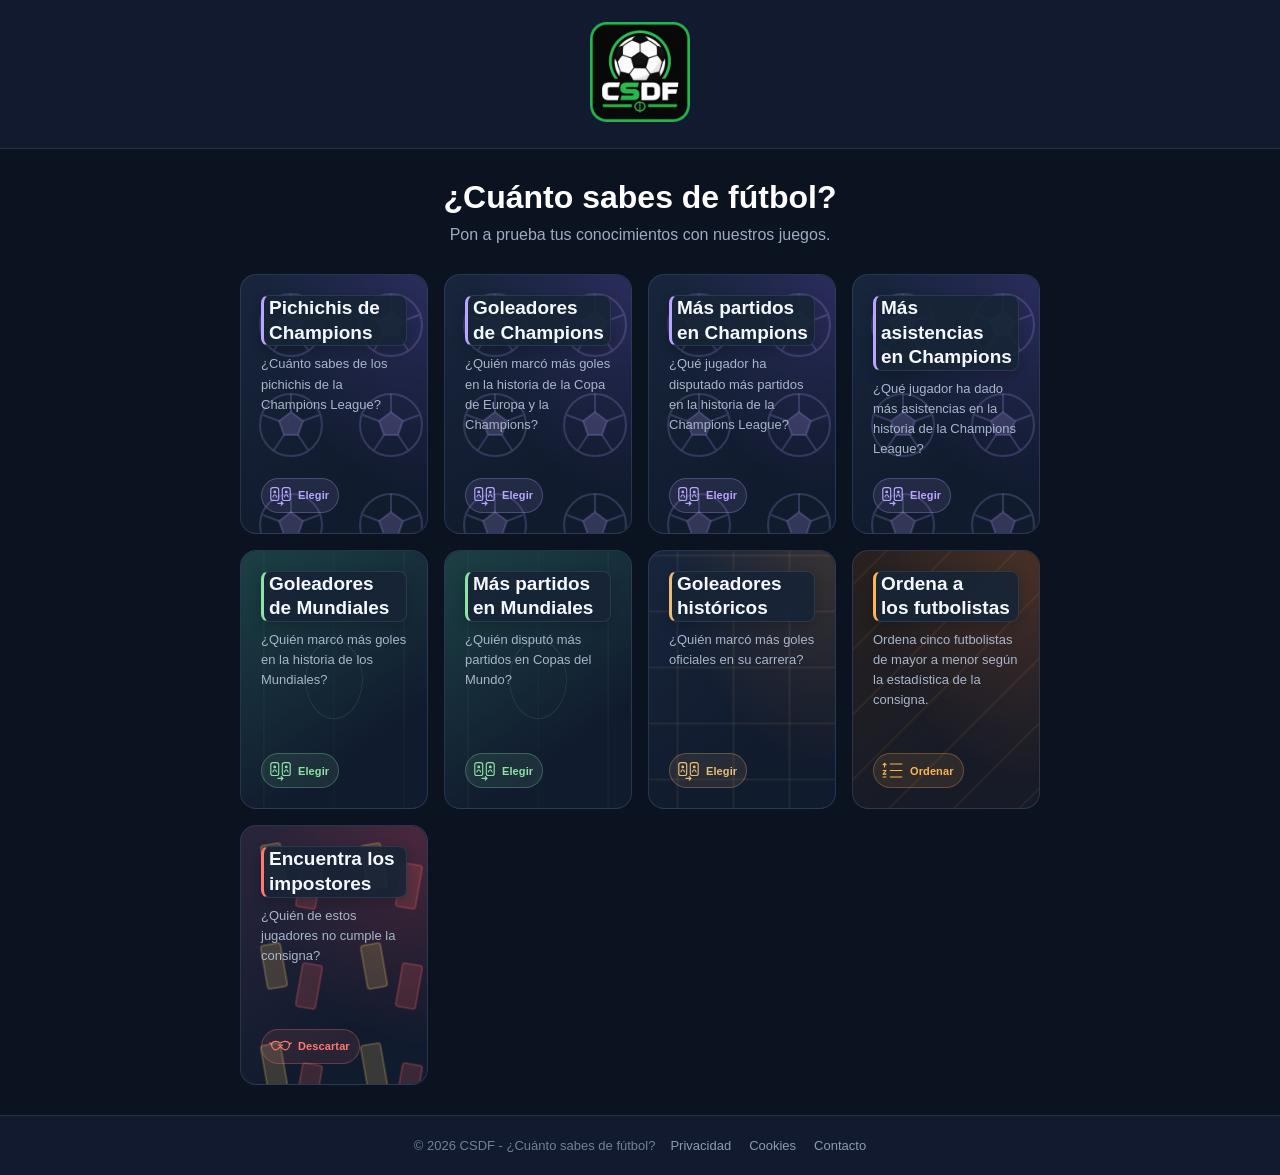
==== commit fed6573e: "Ordenar futbolero" ====
--- a/index.html
+++ b/index.html
@@ -90,6 +90,10 @@
                         <span class="juego-card-titulo">Impostores</span>
                         <span class="juego-card-descripcion">¿Quién de estos jugadores no cumple la consigna?</span>
                     </a>
+                    <a class="juego-opcion tema-ordenar" href="/juegos/ordenar-futboleros/">
+                        <span class="juego-card-titulo">Ordena a los futbolistas</span>
+                        <span class="juego-card-descripcion">Ordénalos de mayor a menor según la consigna.</span>
+                    </a>
                 </nav>
             </div>
 
@@ -128,6 +132,7 @@
     <script src="js/juegos/quienMarcoMasCarrera.js"></script>
     <script src="js/juegos/quienJugoMasMundial.js"></script>
     <script src="js/juegos/impostoresFutboleros.js"></script>
+    <script src="js/juegos/ordenarFutboleros.js"></script>
 
     <script src="js/app.js"></script>
     
--- a/css/estilos.css
+++ b/css/estilos.css
@@ -277,6 +277,12 @@
     --card-accent: #ff7b72;
 }
 
+.juego-opcion.tema-ordenar,
+.carrusel-item.tema-ordenar {
+    --card-accent: #ffb454;
+    background: linear-gradient(145deg, #28211f, #171b27 72%);
+}
+
 .juego-opcion.tema-impostores::before,
 .carrusel-item.tema-impostores::before,
 body[data-juego="impostores-futboleros"] .layout::before {
@@ -286,6 +292,42 @@
         linear-gradient(145deg, rgba(107, 38, 56, 0.22), transparent 75%);
     background-repeat: repeat, no-repeat, no-repeat;
     background-size: 100px 100px, auto, auto;
+}
+
+.juego-opcion.tema-ordenar::before,
+.carrusel-item.tema-ordenar::before {
+    background:
+        repeating-linear-gradient(135deg, transparent 0 22px, rgba(255, 180, 84, 0.07) 23px 24px, transparent 25px 46px),
+        radial-gradient(ellipse at 100% 0, rgba(193, 105, 50, 0.25), transparent 65%);
+}
+
+body[data-juego="ordenar-futboleros"] .layout {
+    background: linear-gradient(145deg, #28211f, #171b27 72%);
+}
+
+body[data-juego="ordenar-futboleros"] .layout::before {
+    background:
+        repeating-linear-gradient(135deg, transparent 0 34px, rgba(255, 180, 84, 0.035) 35px 36px, transparent 37px 70px),
+        radial-gradient(ellipse at 100% 0, rgba(193, 105, 50, 0.2), transparent 62%);
+}
+
+body[data-juego="ordenar-futboleros"] .contenedor-juego {
+    border-color: rgba(255, 180, 84, 0.2);
+    background: linear-gradient(145deg, #28211f, #1c1a20 72%);
+}
+
+body[data-juego="ordenar-futboleros"] #zona-juego {
+    justify-content: flex-start;
+}
+
+body[data-juego="ordenar-futboleros"] .boton-normas-juego {
+    border-color: #ffb454;
+    background: #ffb454;
+    color: #21170d;
+}
+
+body[data-juego="ordenar-futboleros"] .boton-normas-juego:focus-visible {
+    outline-color: #ffb454;
 }
 
 .juego-opcion:hover {
@@ -787,6 +829,16 @@
     --dialogo-acento: #ff7b72;
 }
 
+body[data-juego="ordenar-futboleros"] .dialogo-normas-juego {
+    --dialogo-acento: #ffb454;
+    border-color: rgba(255, 180, 84, 0.35);
+    background: linear-gradient(145deg, #302620, #211d23 72%);
+}
+
+body[data-juego="ordenar-futboleros"] .dialogo-normas-icono {
+    background: color-mix(in srgb, var(--dialogo-acento) 12%, #211d23);
+}
+
 .dialogo-normas-juego::backdrop {
     background: rgba(5, 12, 24, 0.78);
     backdrop-filter: blur(4px);
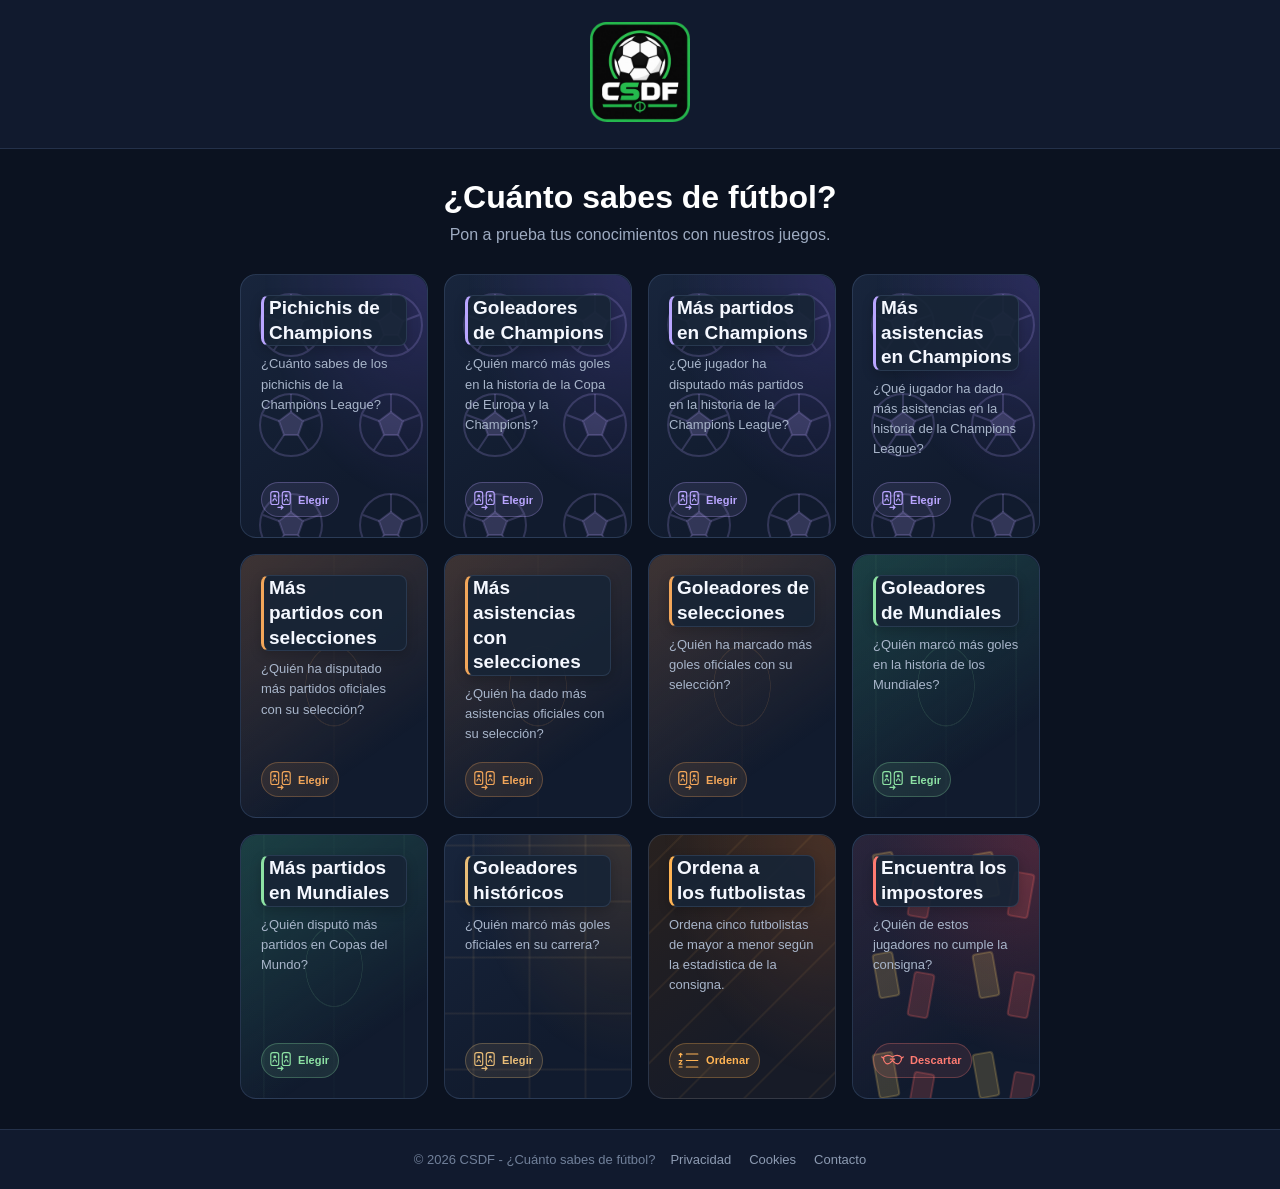
==== commit b513eef0: "Modos de juego de elección de selecciones" ====
--- a/index.html
+++ b/index.html
@@ -74,6 +74,18 @@
                         <span class="juego-card-titulo">Más asistencias en Champions</span>
                         <span class="juego-card-descripcion">¿Quién dio más asistencias en la historia de la Champions?</span>
                     </a>
+                    <a class="juego-opcion tema-selecciones" href="/juegos/quien-jugo-mas-selecciones/">
+                        <span class="juego-card-titulo">Más partidos con selecciones</span>
+                        <span class="juego-card-descripcion">¿Quién disputó más partidos oficiales con su selección?</span>
+                    </a>
+                    <a class="juego-opcion tema-selecciones" href="/juegos/quien-dio-mas-asistencias-selecciones/">
+                        <span class="juego-card-titulo">Más asistencias con selecciones</span>
+                        <span class="juego-card-descripcion">¿Quién dio más asistencias oficiales con su selección?</span>
+                    </a>
+                    <a class="juego-opcion tema-selecciones" href="/juegos/quien-marco-mas-selecciones/">
+                        <span class="juego-card-titulo">Goleadores de selecciones</span>
+                        <span class="juego-card-descripcion">¿Quién marcó más goles oficiales con su selección?</span>
+                    </a>
                     <a class="juego-opcion tema-mundial" href="/juegos/quien-marco-mas-mundial/">
                         <span class="juego-card-titulo">Goleadores de Mundiales</span>
                         <span class="juego-card-descripcion">¿Quién marcó más goles en la historia de los Mundiales?</span>
--- a/css/estilos.css
+++ b/css/estilos.css
@@ -234,6 +234,22 @@
         radial-gradient(ellipse at 100% 0, rgba(101, 76, 190, 0.28), transparent 62%);
     background-repeat: repeat, no-repeat;
     background-size: 100px 100px, auto;
+}
+
+.juego-opcion.tema-selecciones,
+.carrusel-item.tema-selecciones {
+    --card-accent: #f2a65a;
+}
+
+.juego-opcion.tema-selecciones::before,
+.carrusel-item.tema-selecciones::before,
+body[data-juego="quien-jugo-mas-selecciones"] .layout::before,
+body[data-juego="quien-dio-mas-asistencias-selecciones"] .layout::before,
+body[data-juego="quien-marco-mas-selecciones"] .layout::before {
+    background:
+        linear-gradient(90deg, transparent 49.7%, rgba(242, 166, 90, 0.1) 49.9% 50.1%, transparent 50.3%),
+        radial-gradient(ellipse at 50% 50%, transparent 0 21%, rgba(242, 166, 90, 0.1) 21.3% 21.7%, transparent 22%),
+        linear-gradient(145deg, rgba(143, 83, 35, 0.32), transparent 75%);
 }
 
 .carrusel-item.tema-champions::before {
@@ -816,6 +832,12 @@
     --dialogo-acento: #b9a5ff;
 }
 
+body[data-juego="quien-jugo-mas-selecciones"] .dialogo-normas-juego,
+body[data-juego="quien-dio-mas-asistencias-selecciones"] .dialogo-normas-juego,
+body[data-juego="quien-marco-mas-selecciones"] .dialogo-normas-juego {
+    --dialogo-acento: #f2a65a;
+}
+
 body[data-juego="quien-marco-mas-mundial"] .dialogo-normas-juego,
 body[data-juego="quien-jugo-mas-mundial"] .dialogo-normas-juego {
     --dialogo-acento: #8de2a4;
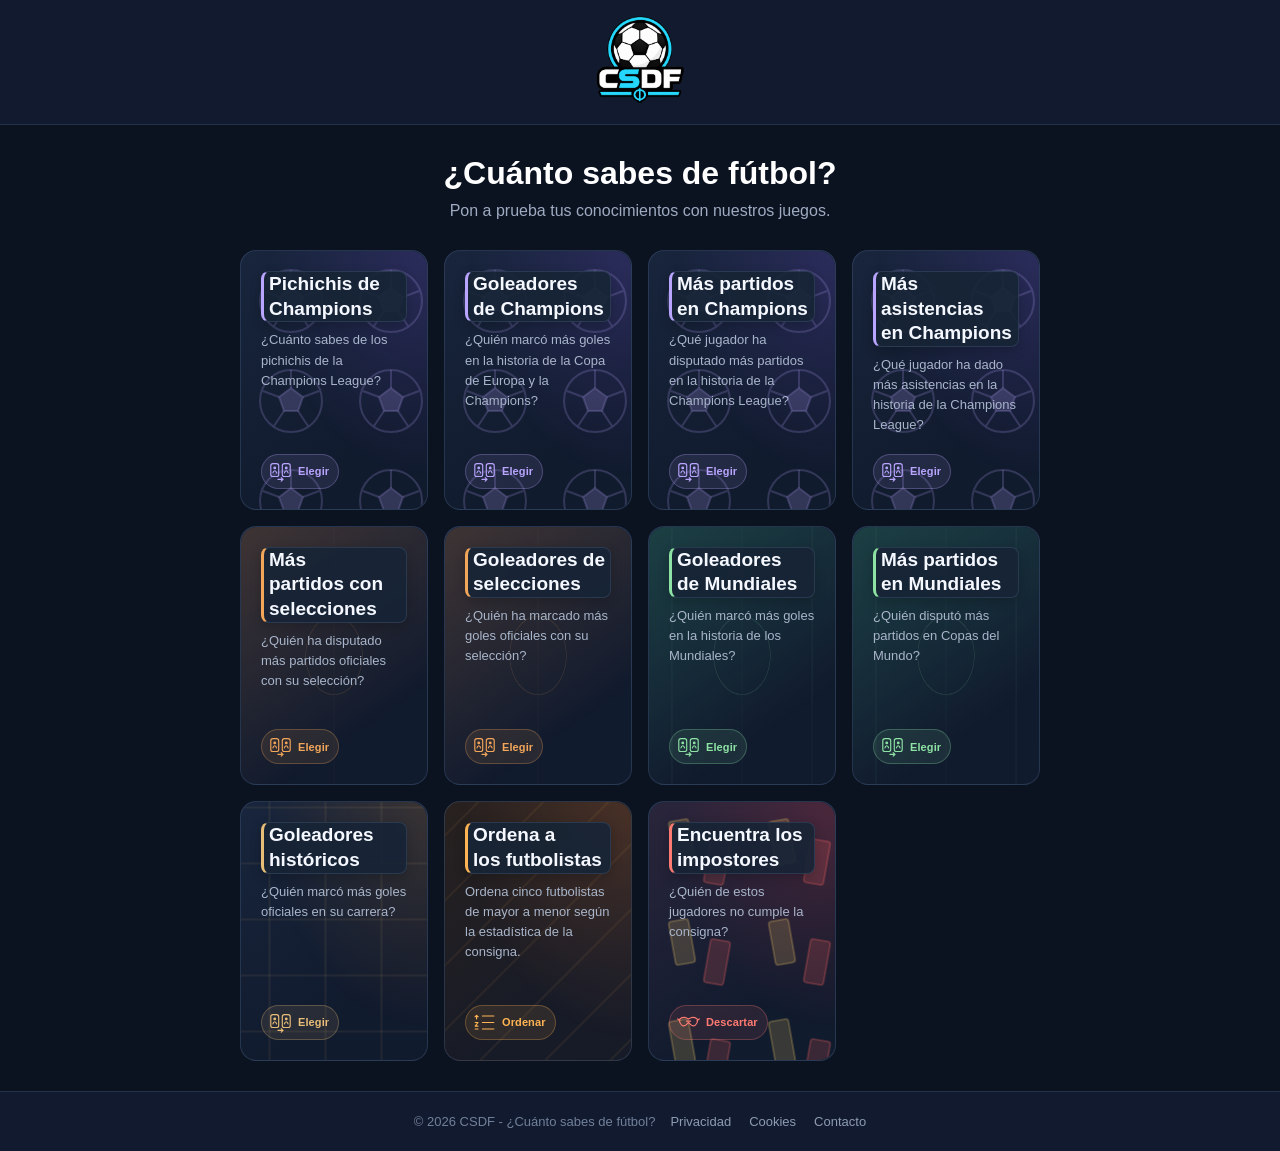
==== commit b6a8e744: "Muchos nuevos datos" ====
--- a/index.html
+++ b/index.html
@@ -78,10 +78,6 @@
                         <span class="juego-card-titulo">Más partidos con selecciones</span>
                         <span class="juego-card-descripcion">¿Quién disputó más partidos oficiales con su selección?</span>
                     </a>
-                    <a class="juego-opcion tema-selecciones" href="/juegos/quien-dio-mas-asistencias-selecciones/">
-                        <span class="juego-card-titulo">Más asistencias con selecciones</span>
-                        <span class="juego-card-descripcion">¿Quién dio más asistencias oficiales con su selección?</span>
-                    </a>
                     <a class="juego-opcion tema-selecciones" href="/juegos/quien-marco-mas-selecciones/">
                         <span class="juego-card-titulo">Goleadores de selecciones</span>
                         <span class="juego-card-descripcion">¿Quién marcó más goles oficiales con su selección?</span>
--- a/css/estilos.css
+++ b/css/estilos.css
@@ -36,7 +36,7 @@
     justify-content: center;
     align-items: center;
 
-    padding: 22px 20px;
+    padding: 10px 0px;
 
     background: #111a2e;
 
@@ -244,7 +244,6 @@
 .juego-opcion.tema-selecciones::before,
 .carrusel-item.tema-selecciones::before,
 body[data-juego="quien-jugo-mas-selecciones"] .layout::before,
-body[data-juego="quien-dio-mas-asistencias-selecciones"] .layout::before,
 body[data-juego="quien-marco-mas-selecciones"] .layout::before {
     background:
         linear-gradient(90deg, transparent 49.7%, rgba(242, 166, 90, 0.1) 49.9% 50.1%, transparent 50.3%),
@@ -337,13 +336,13 @@
 }
 
 body[data-juego="ordenar-futboleros"] .boton-normas-juego {
-    border-color: #ffb454;
-    background: #ffb454;
-    color: #21170d;
+    border-color: #39d9ff;
+    background: #39d9ff;
+    color: #07111f;
 }
 
 body[data-juego="ordenar-futboleros"] .boton-normas-juego:focus-visible {
-    outline-color: #ffb454;
+    outline-color: #39d9ff;
 }
 
 .juego-opcion:hover {
@@ -415,11 +414,11 @@
     align-items: center;
     gap: 5px;
 
-    border: 1px solid rgba(255, 179, 71, 0.2);
+    border: 1px solid rgba(57, 217, 255, 0.24);
     border-radius: 999px;
-    background: rgba(255, 179, 71, 0.08);
-
-    color: #ffd18a;
+    background: rgba(57, 217, 255, 0.08);
+
+    color: #39d9ff;
     font-size: 15px;
     font-weight: 700;
 }
@@ -429,7 +428,13 @@
     align-items: center;
     gap: 6px;
     font-size: 20px;
-    color: rgb(104, 211, 143);;
+    color: #39d9ff;
+    font-weight: 800;
+}
+
+.racha-actual img {
+    width: 22px;
+    height: 22px;
 }
 
 
@@ -463,7 +468,43 @@
 ========================================================= */
 
 .vista-juego {
-    width: 100%;
+    --card-accent: #39d9ff;
+    width: 100%;
+}
+
+.vista-juego.tema-champions,
+body[data-juego="quien-marco-mas-champions"],
+body[data-juego="quien-marco-mas-champions-historico"],
+body[data-juego="quien-jugo-mas-champions"],
+body[data-juego="quien-dio-mas-asistencias-champions"] {
+    --card-accent: #b9a5ff;
+}
+
+.vista-juego.tema-selecciones,
+body[data-juego="quien-jugo-mas-selecciones"],
+body[data-juego="quien-marco-mas-selecciones"] {
+    --card-accent: #f2a65a;
+}
+
+.vista-juego.tema-mundial,
+body[data-juego="quien-marco-mas-mundial"],
+body[data-juego="quien-jugo-mas-mundial"] {
+    --card-accent: #8de2a4;
+}
+
+.vista-juego.tema-historico,
+body[data-juego="quien-marco-mas-carrera"] {
+    --card-accent: #e8bd78;
+}
+
+.vista-juego.tema-impostores,
+body[data-juego="impostores-futboleros"] {
+    --card-accent: #ff7b72;
+}
+
+.vista-juego.tema-ordenar,
+body[data-juego="ordenar-futboleros"] {
+    --card-accent: #ffb454;
 }
 
 .cabecera-juego {
@@ -472,10 +513,29 @@
     text-align: center;
 }
 
+.cabecera-juego h1,
+.otros-juegos h2,
+.pregunta h2,
+.impostores-consigna h2 {
+    box-sizing: border-box;
+    width: 100%;
+    margin: 0 0 8px;
+    padding: 10px 14px;
+    border: 1px solid rgba(115, 146, 190, 0.2);
+    border-left: 3px solid var(--card-accent);
+    border-radius: 8px;
+    background: rgba(23, 36, 54, 0.92);
+    box-shadow: 0 4px 12px rgba(0, 0, 0, 0.2);
+    color: #f5f8ff;
+    font-size: 1.2rem;
+    font-weight: 750;
+    line-height: 1.3;
+    text-align: left;
+    text-wrap: balance;
+}
+
 .cabecera-juego h1 {
-    margin-bottom: 8px;
-
-    font-size: 30px;
+    font-size: 1.5rem;
 }
 
 .cabecera-juego p {
@@ -562,9 +622,49 @@
         opacity 0.2s ease;
 }
 
-.boton:hover {
+button.boton,
+button.boton-siguiente,
+button.boton-pasar,
+button.impostores-confirmar,
+button.impostores-siguiente {
+    border: 1px solid #39d9ff;
+    border-radius: 10px;
+    background: linear-gradient(135deg, #39d9ff, #16bce8);
+    color: #07111f;
+    font-weight: 750;
+    box-shadow: 0 5px 16px rgba(57, 217, 255, 0.18);
+    transition:
+        transform 0.18s ease,
+        filter 0.18s ease,
+        box-shadow 0.18s ease;
+}
+
+button.boton:hover:not(:disabled),
+button.boton-siguiente:hover:not(:disabled),
+button.boton-pasar:hover:not(:disabled),
+button.impostores-confirmar:hover:not(:disabled),
+button.impostores-siguiente:hover:not(:disabled) {
     transform: translateY(-1px);
-    opacity: 0.9;
+    filter: brightness(1.08);
+    box-shadow: 0 8px 22px rgba(57, 217, 255, 0.25);
+}
+
+button.boton:focus-visible,
+button.boton-siguiente:focus-visible,
+button.boton-pasar:focus-visible,
+button.impostores-confirmar:focus-visible,
+button.impostores-siguiente:focus-visible {
+    outline: 3px solid #39d9ff;
+    outline-offset: 3px;
+}
+
+button.boton:disabled,
+button.boton-siguiente:disabled,
+button.boton-pasar:disabled,
+button.impostores-confirmar:disabled,
+button.impostores-siguiente:disabled {
+    opacity: 0.55;
+    cursor: not-allowed;
 }
 
 
@@ -578,8 +678,6 @@
 
 .otros-juegos h2 {
     margin-bottom: 15px;
-
-    font-size: 20px;
 }
 
 .carrusel-contenedor {
@@ -801,6 +899,60 @@
     outline-offset: 3px;
 }
 
+.notificacion-resultado-juego {
+    position: fixed;
+    z-index: 1000;
+    top: 50%;
+    left: 50%;
+    max-width: min(420px, calc(100vw - 32px));
+    padding: 12px 20px;
+    transform: translate(-50%, -50%);
+    border: 1px solid rgba(57, 217, 255, 0.45);
+    border-radius: 999px;
+    background: rgba(17, 26, 46, 0.96);
+    color: #effaff;
+    box-shadow: 0 10px 32px rgba(0, 0, 0, 0.3);
+    font-weight: 750;
+    text-align: center;
+    pointer-events: none;
+    animation: notificacion-juego 2.6s ease both;
+}
+
+.notificacion-resultado-juego.es-correcta {
+    border-color: rgba(57, 201, 138, 0.6);
+}
+
+.notificacion-resultado-juego.es-incorrecta {
+    border-color: rgba(255, 123, 114, 0.65);
+}
+
+@keyframes notificacion-juego {
+    0% {
+        opacity: 0;
+        translate: 0 -8px;
+        scale: 0.96;
+    }
+
+    12%,
+    78% {
+        opacity: 1;
+        translate: 0 0;
+        scale: 1;
+    }
+
+    100% {
+        opacity: 0;
+        translate: 0 -4px;
+        scale: 0.98;
+    }
+}
+
+@media (prefers-reduced-motion: reduce) {
+    .notificacion-resultado-juego {
+        animation-duration: 0.01ms;
+    }
+}
+
 @media (max-width: 600px) {
     .boton-normas-juego {
         top: 20px;
@@ -833,7 +985,6 @@
 }
 
 body[data-juego="quien-jugo-mas-selecciones"] .dialogo-normas-juego,
-body[data-juego="quien-dio-mas-asistencias-selecciones"] .dialogo-normas-juego,
 body[data-juego="quien-marco-mas-selecciones"] .dialogo-normas-juego {
     --dialogo-acento: #f2a65a;
 }
--- a/css/juegos/juegosEleccion.css
+++ b/css/juegos/juegosEleccion.css
@@ -36,7 +36,8 @@
 
 .pregunta {
     text-align: center;
-    margin-bottom: 30px;
+    margin-bottom: 20px;
+    margin-top: 10px;
 }
 
 .pregunta h2 {
@@ -209,14 +210,10 @@
    BOTONES
    ====================================================== */
 
-.boton-siguiente,
-.boton-pasar {
+button.boton-siguiente,
+button.boton-pasar {
     cursor: pointer;
     padding: 10px 20px;
-
-    border: none;
-    border-radius: 8px;
-
     font-size: 1rem;
 }
 
